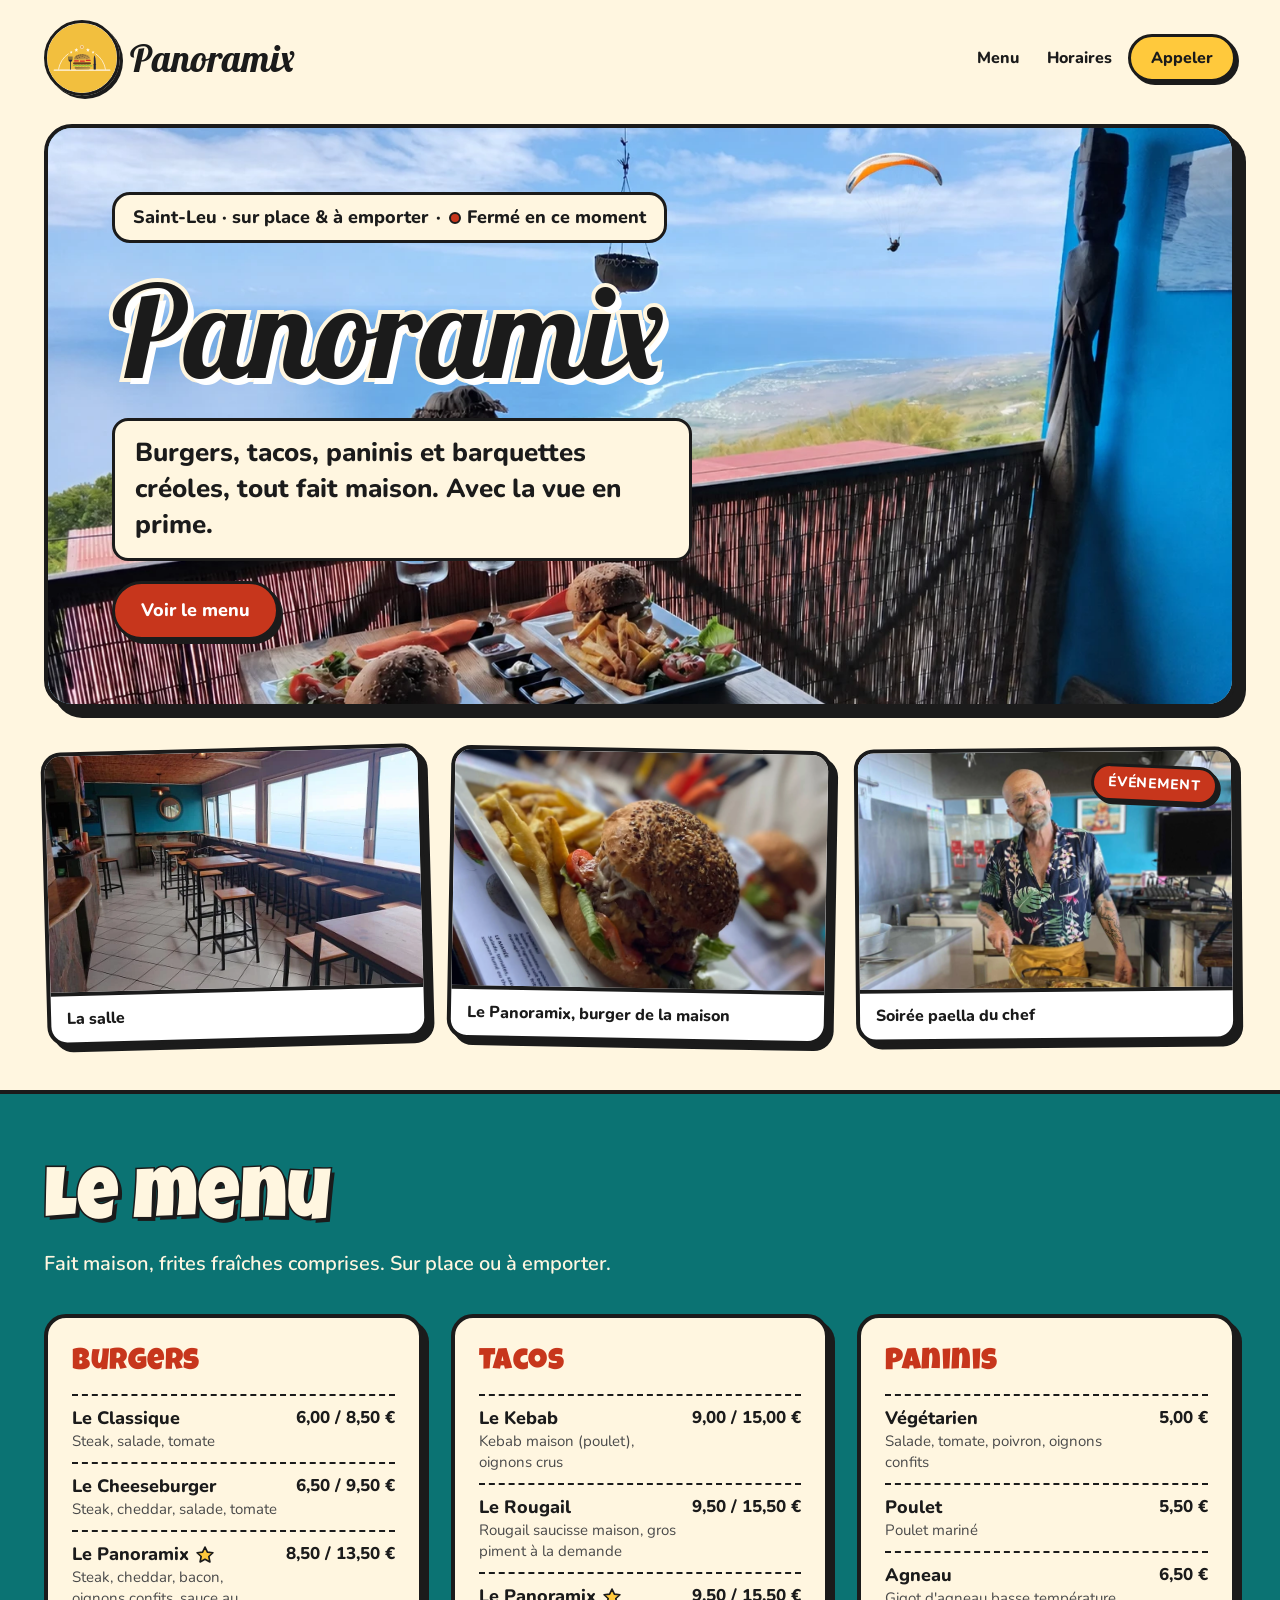
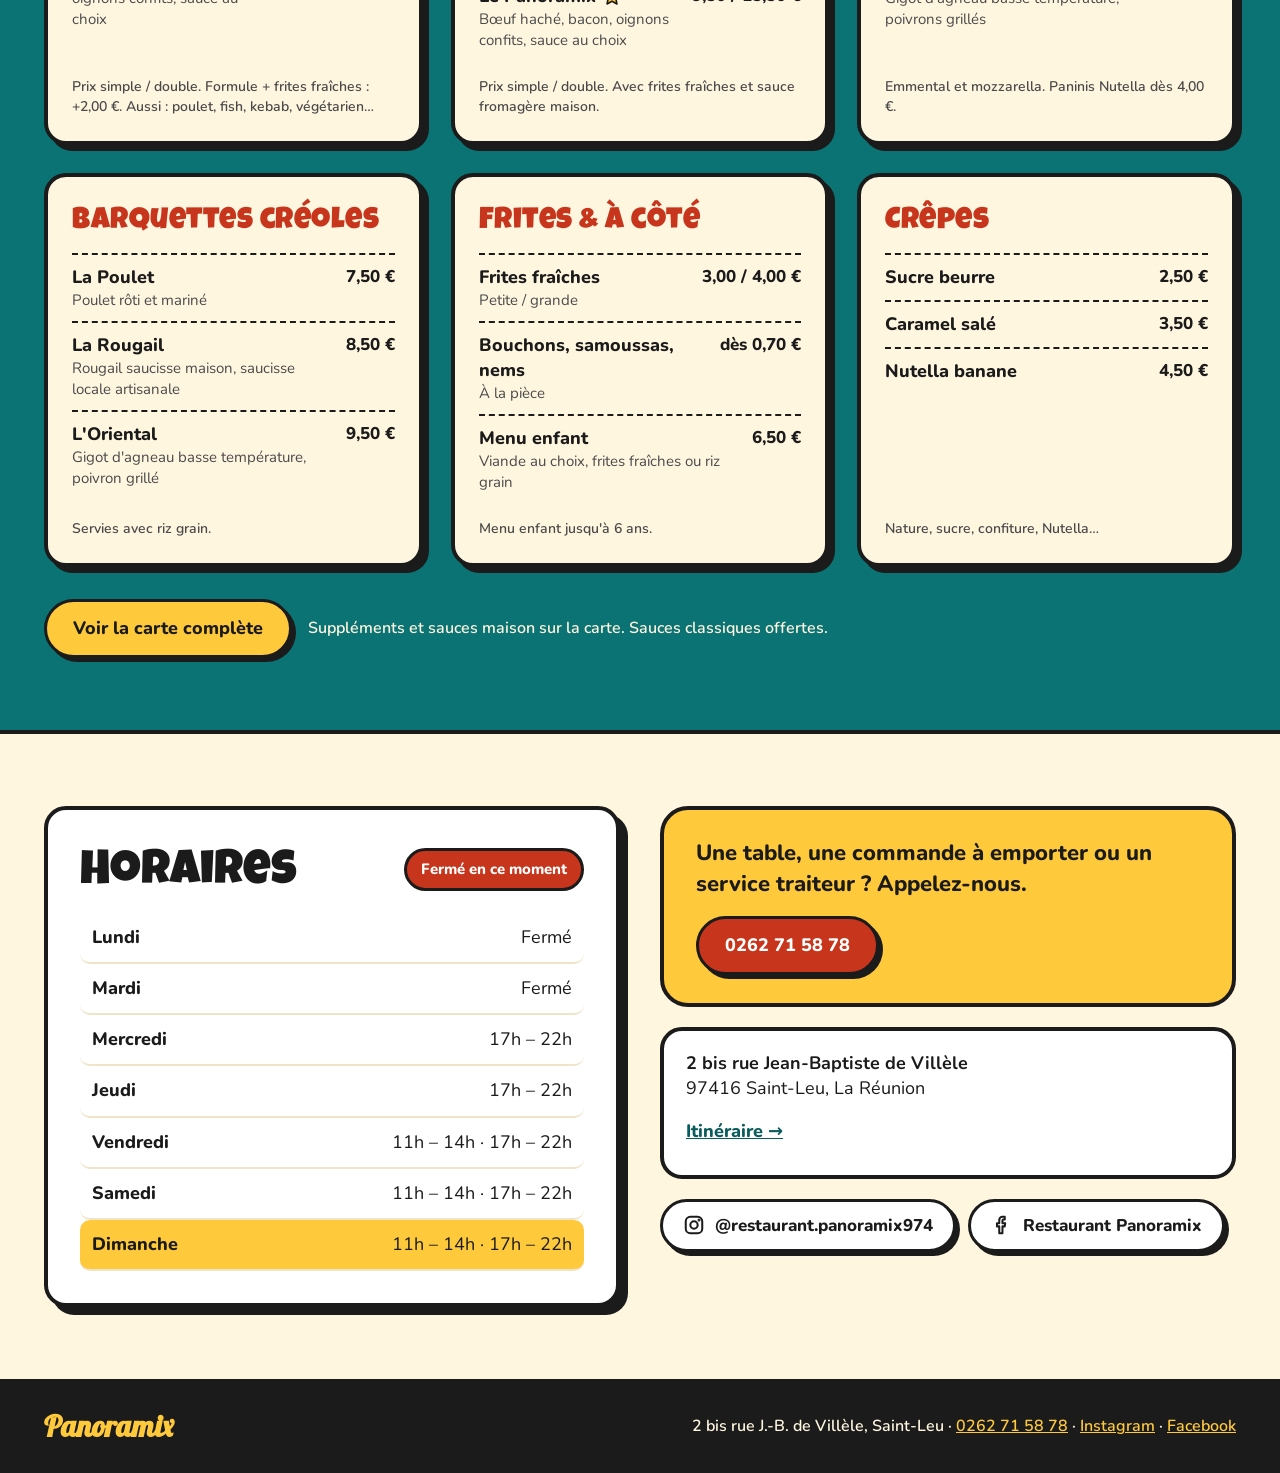
==== index.html @ 102a4d96 "feat: real photos for salle, burger and paella event cards" ====
<!doctype html>
<html lang="fr">
<head>
  <meta charset="utf-8">
  <meta name="viewport" content="width=device-width, initial-scale=1">
  <title>Panoramix – Restaurant à Saint-Leu, La Réunion | Burgers, tacos, paninis</title>
  <meta name="description" content="Restaurant Panoramix à Saint-Leu (La Réunion) : burgers, tacos, paninis et barquettes créoles faits maison, sur place ou à emporter, avec vue sur la côte ouest.">
  <meta name="theme-color" content="#FFC93C">

  <meta property="og:type" content="restaurant">
  <meta property="og:title" content="Panoramix – Restaurant à Saint-Leu">
  <meta property="og:description" content="Burgers, tacos, paninis et barquettes créoles faits maison, avec la vue en prime.">
  <meta property="og:locale" content="fr_FR">

  <link rel="icon" href="assets/logo.svg" type="image/svg+xml">
  <link rel="preconnect" href="https://fonts.googleapis.com">
  <link rel="preconnect" href="https://fonts.gstatic.com" crossorigin>
  <link href="https://fonts.googleapis.com/css2?family=Lobster&family=Luckiest+Guy&family=Nunito:wght@400;600;800&display=swap" rel="stylesheet">
  <link rel="stylesheet" href="css/styles.css">

  <script type="application/ld+json">
  {
    "@context": "https://schema.org",
    "@type": "Restaurant",
    "name": "Restaurant Panoramix",
    "servesCuisine": ["Burgers", "Tacos", "Paninis", "Cuisine créole"],
    "priceRange": "€€",
    "telephone": "+262262715878",
    "address": {
      "@type": "PostalAddress",
      "streetAddress": "2 bis rue Jean-Baptiste de Villèle",
      "postalCode": "97416",
      "addressLocality": "Saint-Leu",
      "addressRegion": "La Réunion",
      "addressCountry": "FR"
    },
    "openingHoursSpecification": [
      { "@type": "OpeningHoursSpecification", "dayOfWeek": ["Wednesday", "Thursday"], "opens": "17:00", "closes": "22:00" },
      { "@type": "OpeningHoursSpecification", "dayOfWeek": ["Friday", "Saturday", "Sunday"], "opens": "11:00", "closes": "14:00" },
      { "@type": "OpeningHoursSpecification", "dayOfWeek": ["Friday", "Saturday", "Sunday"], "opens": "17:00", "closes": "22:00" }
    ],
    "sameAs": ["https://www.instagram.com/restaurant.panoramix974/"]
  }
  </script>
</head>
<body>
  <a class="skip-link" href="#menu">Aller au menu</a>

  <header class="site-header container">
    <a class="brand" href="#top" aria-label="Panoramix, accueil">
      <img class="brand__logo" src="assets/logo.svg" alt="" width="76" height="76">
      <span class="brand__name">Panoramix</span>
    </a>
    <nav class="site-nav" aria-label="Navigation principale">
      <a href="#menu">Menu</a>
      <a href="#horaires">Horaires</a>
      <a class="btn btn--yellow btn--small" href="tel:+262262715878">Appeler</a>
    </nav>
  </header>

  <main id="top">
    <!-- Hero -->
    <section class="container hero-wrap">
      <div class="hero">
        <img class="hero__art" src="assets/hero.webp" alt="" aria-hidden="true">
        <div class="hero__content">
          <p class="bubble hero__tag">
            <span>Saint-Leu · sur place &amp; à emporter</span>
            <span class="hero__tag-sep" aria-hidden="true">·</span>
            <a class="status" href="#horaires" data-open-status>
              <span class="status__dot" aria-hidden="true"></span>
              <span class="status__label">Horaires</span>
            </a>
          </p>
          <h1 class="hero__title">Panoramix</h1>
          <p class="bubble hero__lead">Burgers, tacos, paninis et barquettes créoles, tout fait maison. Avec la vue en prime.</p>
          <div class="hero__actions">
            <a class="btn btn--red" href="#menu">Voir le menu</a>
          </div>
        </div>
      </div>

      <div class="polaroids">
        <figure class="polaroid polaroid--tilt-left">
          <img src="assets/salle.webp" width="960" height="540" loading="lazy"
               alt="La salle du Panoramix : tables hautes en bois le long de grandes baies vitrées donnant sur l'océan">
          <figcaption>La salle</figcaption>
        </figure>
        <figure class="polaroid polaroid--tilt-right">
          <img class="polaroid__img--burger" src="assets/burger.webp" width="1500" height="2000" loading="lazy"
               alt="Burger maison au pain aux graines, salade, tomate et sauce fromagère, servi avec des frites fraîches">
          <figcaption>Le Panoramix, burger de la maison</figcaption>
        </figure>
        <figure class="polaroid polaroid--tilt-slight">
          <span class="polaroid__badge">Événement</span>
          <img class="polaroid__img--paella" src="assets/paella.webp" width="1500" height="2000" loading="lazy"
               alt="Le cuisinier en chemise hawaïenne devant une paella géante aux moules et aux crevettes">
          <figcaption>Soirée paella du chef</figcaption>
        </figure>
      </div>
    </section>

    <!-- Menu -->
    <section id="menu" class="menu">
      <div class="container">
        <h2 class="section-title section-title--light">Le menu</h2>
        <p class="menu__intro">Fait maison, frites fraîches comprises. Sur place ou à emporter.</p>

        <div class="menu__grid">
          <article class="menu-card">
            <h3 class="menu-card__title">Burgers</h3>
            <ul class="menu-card__list">
              <li class="dish"><div><p class="dish__name">Le Classique</p><p class="dish__desc">Steak, salade, tomate</p></div><p class="dish__price">6,00 / 8,50 €</p></li>
              <li class="dish"><div><p class="dish__name">Le Cheeseburger</p><p class="dish__desc">Steak, cheddar, salade, tomate</p></div><p class="dish__price">6,50 / 9,50 €</p></li>
              <li class="dish"><div><p class="dish__name">Le Panoramix <span class="star" role="img" aria-label="Spécialité de la maison" title="Spécialité de la maison"></span></p><p class="dish__desc">Steak, cheddar, bacon, oignons confits, sauce au choix</p></div><p class="dish__price">8,50 / 13,50 €</p></li>
            </ul>
            <p class="menu-card__note">Prix simple / double. Formule + frites fraîches : +2,00 €. Aussi : poulet, fish, kebab, végétarien…</p>
          </article>

          <article class="menu-card">
            <h3 class="menu-card__title">Tacos</h3>
            <ul class="menu-card__list">
              <li class="dish"><div><p class="dish__name">Le Kebab</p><p class="dish__desc">Kebab maison (poulet), oignons crus</p></div><p class="dish__price">9,00 / 15,00 €</p></li>
              <li class="dish"><div><p class="dish__name">Le Rougail</p><p class="dish__desc">Rougail saucisse maison, gros piment à la demande</p></div><p class="dish__price">9,50 / 15,50 €</p></li>
              <li class="dish"><div><p class="dish__name">Le Panoramix <span class="star" role="img" aria-label="Spécialité de la maison" title="Spécialité de la maison"></span></p><p class="dish__desc">Bœuf haché, bacon, oignons confits, sauce au choix</p></div><p class="dish__price">9,50 / 15,50 €</p></li>
            </ul>
            <p class="menu-card__note">Prix simple / double. Avec frites fraîches et sauce fromagère maison.</p>
          </article>

          <article class="menu-card">
            <h3 class="menu-card__title">Paninis</h3>
            <ul class="menu-card__list">
              <li class="dish"><div><p class="dish__name">Végétarien</p><p class="dish__desc">Salade, tomate, poivron, oignons confits</p></div><p class="dish__price">5,00 €</p></li>
              <li class="dish"><div><p class="dish__name">Poulet</p><p class="dish__desc">Poulet mariné</p></div><p class="dish__price">5,50 €</p></li>
              <li class="dish"><div><p class="dish__name">Agneau</p><p class="dish__desc">Gigot d'agneau basse température, poivrons grillés</p></div><p class="dish__price">6,50 €</p></li>
            </ul>
            <p class="menu-card__note">Emmental et mozzarella. Paninis Nutella dès 4,00 €.</p>
          </article>

          <article class="menu-card">
            <h3 class="menu-card__title">Barquettes créoles</h3>
            <ul class="menu-card__list">
              <li class="dish"><div><p class="dish__name">La Poulet</p><p class="dish__desc">Poulet rôti et mariné</p></div><p class="dish__price">7,50 €</p></li>
              <li class="dish"><div><p class="dish__name">La Rougail</p><p class="dish__desc">Rougail saucisse maison, saucisse locale artisanale</p></div><p class="dish__price">8,50 €</p></li>
              <li class="dish"><div><p class="dish__name">L'Oriental</p><p class="dish__desc">Gigot d'agneau basse température, poivron grillé</p></div><p class="dish__price">9,50 €</p></li>
            </ul>
            <p class="menu-card__note">Servies avec riz grain.</p>
          </article>

          <article class="menu-card">
            <h3 class="menu-card__title">Frites &amp; à côté</h3>
            <ul class="menu-card__list">
              <li class="dish"><div><p class="dish__name">Frites fraîches</p><p class="dish__desc">Petite / grande</p></div><p class="dish__price">3,00 / 4,00 €</p></li>
              <li class="dish"><div><p class="dish__name">Bouchons, samoussas, nems</p><p class="dish__desc">À la pièce</p></div><p class="dish__price">dès 0,70 €</p></li>
              <li class="dish"><div><p class="dish__name">Menu enfant</p><p class="dish__desc">Viande au choix, frites fraîches ou riz grain</p></div><p class="dish__price">6,50 €</p></li>
            </ul>
            <p class="menu-card__note">Menu enfant jusqu'à 6 ans.</p>
          </article>

          <article class="menu-card">
            <h3 class="menu-card__title">Crêpes</h3>
            <ul class="menu-card__list">
              <li class="dish"><div><p class="dish__name">Sucre beurre</p></div><p class="dish__price">2,50 €</p></li>
              <li class="dish"><div><p class="dish__name">Caramel salé</p></div><p class="dish__price">3,50 €</p></li>
              <li class="dish"><div><p class="dish__name">Nutella banane</p></div><p class="dish__price">4,50 €</p></li>
            </ul>
            <p class="menu-card__note">Nature, sucre, confiture, Nutella…</p>
          </article>
        </div>

        <div class="menu__footer">
          <a class="btn btn--yellow" href="carte.html">Voir la carte complète</a>
          <p>Suppléments et sauces maison sur la carte. Sauces classiques offertes.</p>
        </div>
      </div>
    </section>

    <!-- Opening hours & access -->
    <section id="horaires" class="container info">
      <div class="card hours">
        <div class="hours__head">
          <h2 class="section-title">Horaires</h2>
          <span class="badge" data-open-badge>Horaires</span>
        </div>
        <ul class="hours__list">
          <li data-day="1"><span>Lundi</span><span>Fermé</span></li>
          <li data-day="2"><span>Mardi</span><span>Fermé</span></li>
          <li data-day="3"><span>Mercredi</span><span>17h – 22h</span></li>
          <li data-day="4"><span>Jeudi</span><span>17h – 22h</span></li>
          <li data-day="5"><span>Vendredi</span><span>11h – 14h · 17h – 22h</span></li>
          <li data-day="6"><span>Samedi</span><span>11h – 14h · 17h – 22h</span></li>
          <li data-day="0"><span>Dimanche</span><span>11h – 14h · 17h – 22h</span></li>
        </ul>
      </div>

      <div id="acces" class="info__side">
        <div class="call-box">
          <p>Une table, une commande à emporter ou un service traiteur ? Appelez-nous.</p>
          <a class="btn btn--red" href="tel:+262262715878">0262 71 58 78</a>
        </div>

        <div class="card address">
          <p class="address__lines"><strong>2 bis rue Jean-Baptiste de Villèle</strong><br>97416 Saint-Leu, La Réunion</p>
          <a class="address__link" href="https://www.google.com/maps/search/?api=1&amp;query=2%20bis%20rue%20Jean%20Baptiste%20de%20Vill%C3%A8le%2097416%20Saint-Leu" target="_blank" rel="noopener">Itinéraire →</a>
        </div>

        <div class="socials">
          <a class="btn btn--light" href="https://www.instagram.com/restaurant.panoramix974/" target="_blank" rel="noopener">
            <svg width="22" height="22" viewBox="0 0 24 24" fill="none" stroke="currentColor" stroke-width="2.2" stroke-linecap="round" stroke-linejoin="round" aria-hidden="true"><rect x="3" y="3" width="18" height="18" rx="5"/><circle cx="12" cy="12" r="4"/><circle cx="17.5" cy="6.5" r="0.6" fill="currentColor"/></svg>
            @restaurant.panoramix974
          </a>
          <!-- TODO: real Facebook page URL -->
          <a class="btn btn--light" href="#" target="_blank" rel="noopener">
            <svg width="22" height="22" viewBox="0 0 24 24" fill="none" stroke="currentColor" stroke-width="2.2" stroke-linecap="round" stroke-linejoin="round" aria-hidden="true"><path d="M15 3h-2.5A3.5 3.5 0 0 0 9 6.5V10H6.5v3.5H9V21h3.5v-7.5H15l.5-3.5h-3V7a1 1 0 0 1 1-1H15z"/></svg>
            Restaurant Panoramix
          </a>
        </div>
      </div>
    </section>
  </main>

  <footer class="site-footer">
    <div class="container site-footer__inner">
      <span class="brand__name brand__name--footer">Panoramix</span>
      <p>2 bis rue J.-B. de Villèle, Saint-Leu · <a class="nowrap" href="tel:+262262715878">0262 71 58 78</a> · <a href="https://www.instagram.com/restaurant.panoramix974/" target="_blank" rel="noopener">Instagram</a> · <a href="#" target="_blank" rel="noopener">Facebook</a></p>
    </div>
  </footer>

  <script src="js/main.js" defer></script>
</body>
</html>
---- css/styles.css ----
/* ==========================================================================
   Panoramix – comic / lagoon theme
   ========================================================================== */

:root {
  --ink: #1B1B1B;
  --paper: #FFF6E0;
  --yellow: #FFC93C;
  --lagoon: #0B7373;
  --red: #C7361C;
  --muted: #4A4A4A;
  --white: #FFFFFF;

  --font-body: "Nunito", system-ui, sans-serif;
  --font-comic: "Luckiest Guy", "Impact", cursive;
  --font-brand: "Lobster", "Brush Script MT", cursive;

  --border: 4px solid var(--ink);
  --radius: 22px;
  --shadow: 6px 6px 0 var(--ink);
}

*,
*::before,
*::after { box-sizing: border-box; }

html { scroll-behavior: smooth; }

@media (prefers-reduced-motion: reduce) {
  html { scroll-behavior: auto; }
}

body {
  margin: 0;
  font-family: var(--font-body);
  color: var(--ink);
  background: var(--paper);
  line-height: 1.4;
  -webkit-font-smoothing: antialiased;
}

img { max-width: 100%; display: block; }

a { color: inherit; }

:focus-visible {
  outline: 3px solid var(--lagoon);
  outline-offset: 3px;
}

.container {
  width: 100%;
  max-width: 1240px;
  margin-inline: auto;
  padding-inline: 24px;
}

.skip-link {
  position: absolute;
  left: 12px;
  top: -60px;
  padding: 10px 16px;
  background: var(--ink);
  color: var(--paper);
  font-weight: 800;
  border-radius: 8px;
  z-index: 10;
}
.skip-link:focus { top: 12px; }

/* ---------- Buttons ---------- */

.btn {
  display: inline-flex;
  align-items: center;
  gap: 10px;
  min-height: 48px;
  padding: 14px 26px;
  font-weight: 800;
  font-size: 18px;
  text-decoration: none;
  color: var(--ink);
  border: 3px solid var(--ink);
  border-radius: 999px;
  box-shadow: 4px 4px 0 var(--ink);
  transition: transform 0.12s ease, box-shadow 0.12s ease;
}
.btn:hover { transform: translate(-2px, -2px); box-shadow: 6px 6px 0 var(--ink); }
.btn:active { transform: translate(2px, 2px); box-shadow: 2px 2px 0 var(--ink); }

.btn--red { background: var(--red); color: var(--white); }
.btn--yellow { background: var(--yellow); }
.btn--light { background: var(--white); font-size: 17px; padding: 12px 20px; }
.btn--small { min-height: 44px; padding: 10px 20px; font-size: 16px; box-shadow: 3px 3px 0 var(--ink); }

/* ---------- Header ---------- */

.site-header {
  display: flex;
  flex-wrap: wrap;
  align-items: center;
  justify-content: space-between;
  gap: 12px 16px;
  padding-block: 20px;
}

.brand {
  display: flex;
  align-items: center;
  gap: 10px;
  text-decoration: none;
}
.brand__logo {
  width: 76px;
  height: auto;
  aspect-ratio: 1;
  border: 3px solid var(--ink);
  border-radius: 50%;
  box-shadow: 3px 3px 0 var(--ink);
}
.brand__name {
  font-family: var(--font-brand);
  font-size: 38px;
  line-height: 1;
}

.site-nav {
  display: flex;
  align-items: center;
  gap: 4px;
}
.site-nav > a:not(.btn) {
  padding: 12px;
  font-weight: 800;
  text-decoration: none;
}
.site-nav > a:not(.btn):hover { text-decoration: underline; text-decoration-thickness: 3px; }

/* ---------- Hero ---------- */

.hero-wrap { padding-block: 8px 48px; }

.hero {
  position: relative;
  overflow: hidden;
  background: #9AD8F5;
  border: var(--border);
  border-radius: 28px;
  box-shadow: 10px 10px 0 var(--ink);
}

.hero__art {
  position: absolute;
  inset: 0;
  width: 100%;
  height: 100%;
  object-fit: cover;
  object-position: 60% 25%;
}

.hero__content {
  position: relative;
  min-height: 560px;
  max-width: 720px;
  display: flex;
  flex-direction: column;
  justify-content: center;
  gap: 20px;
  padding: clamp(20px, 5vw, 64px);
}

.bubble {
  margin: 0;
  align-self: flex-start;
  background: var(--paper);
  border: 3px solid var(--ink);
  border-radius: 18px;
  font-weight: 800;
}

.hero__tag {
  display: flex;
  flex-wrap: wrap;
  align-items: center;
  column-gap: 8px;
  padding: 10px 18px;
  font-size: 18px;
}

.status {
  display: inline-flex;
  align-items: center;
  gap: 6px;
  text-decoration: none;
}
.status:hover { text-decoration: underline; }
.status__dot {
  width: 12px;
  height: 12px;
  border-radius: 50%;
  border: 2px solid var(--ink);
  background: #9A9A9A;
}
.status.is-open .status__dot { background: #2E9E4F; }
.status.is-soon .status__dot { background: #F2A93B; }
.status.is-closed .status__dot { background: var(--red); }

.hero__title {
  margin: 0;
  font-family: var(--font-brand);
  font-weight: 400;
  font-size: clamp(56px, 10vw, 136px);
  line-height: 1.05;
  color: var(--ink);
  -webkit-text-stroke: 8px var(--paper);
  paint-order: stroke fill;
  text-shadow: 6px 6px 0 var(--white);
}

.hero__lead {
  max-width: 580px;
  padding: 14px 20px;
  font-size: clamp(19px, 2.2vw, 26px);
  border-radius: 16px;
}

.hero__actions { display: flex; flex-wrap: wrap; gap: 14px; }

/* ---------- Photos ---------- */

.polaroids {
  display: grid;
  grid-template-columns: repeat(auto-fit, minmax(260px, 1fr));
  gap: 24px;
  margin-top: 40px;
}

.polaroid {
  position: relative;
  margin: 0;
  overflow: hidden;
  background: var(--white);
  border: var(--border);
  border-radius: 20px;
  box-shadow: var(--shadow);
}
.polaroid figcaption { padding: 12px 16px; font-weight: 800; }
.polaroid img {
  display: block;
  width: 100%;
  height: 240px;
  object-fit: cover;
  border-bottom: var(--border);
}
.polaroid img.polaroid__img--burger { object-position: 50% 62%; }
.polaroid img.polaroid__img--paella { object-position: 50% 30%; }
.polaroid--tilt-left { transform: rotate(-1.5deg); }
.polaroid--tilt-right { transform: rotate(1deg); }
.polaroid--tilt-slight { transform: rotate(-0.5deg); }

.polaroid__badge {
  position: absolute;
  top: 14px;
  right: 14px;
  padding: 6px 14px;
  background: var(--red);
  color: var(--white);
  border: 3px solid var(--ink);
  border-radius: 999px;
  box-shadow: 3px 3px 0 var(--ink);
  font-weight: 800;
  font-size: 14px;
  letter-spacing: 0.06em;
  text-transform: uppercase;
  transform: rotate(3deg);
}

/* ---------- Section titles ---------- */

.section-title {
  margin: 0;
  font-family: var(--font-comic);
  font-weight: 400;
  font-size: 48px;
  line-height: 1.05;
}
.section-title--light {
  font-size: clamp(44px, 6vw, 72px);
  color: var(--paper);
  -webkit-text-stroke: 3px var(--ink);
  paint-order: stroke fill;
  text-shadow: 4px 4px 0 var(--ink);
}

/* ---------- Menu ---------- */

.menu {
  background: var(--lagoon);
  border-block: var(--border);
  padding-block: 72px;
  scroll-margin-top: 0;
}

.menu__intro {
  margin: 8px 0 36px;
  color: var(--paper);
  font-size: 20px;
  font-weight: 600;
}

.menu__grid {
  display: grid;
  grid-template-columns: repeat(auto-fit, minmax(min(100%, 320px), 1fr));
  gap: 28px;
}

.menu-card {
  display: flex;
  flex-direction: column;
  gap: 10px;
  padding: 24px;
  background: var(--paper);
  border: var(--border);
  border-radius: var(--radius);
  box-shadow: var(--shadow);
}

.menu-card__title {
  margin: 0;
  font-family: var(--font-comic);
  font-weight: 400;
  font-size: 30px;
  letter-spacing: 0.5px;
  color: var(--red);
}

.menu-card__list { list-style: none; margin: 0; padding: 0; }

.dish {
  display: flex;
  justify-content: space-between;
  align-items: flex-start;
  gap: 12px;
  padding-block: 10px;
  border-top: 2px dashed var(--ink);
}
.dish p { margin: 0; }
.dish__name {
  display: flex;
  flex-wrap: wrap;
  align-items: center;
  gap: 6px;
  font-weight: 800;
  font-size: 18px;
}
.dish__desc { font-size: 15px; color: var(--muted); }
.dish__price { font-weight: 800; font-size: 17px; white-space: nowrap; }

.star {
  display: inline-block;
  width: 20px;
  height: 20px;
  flex: none;
  background: url("data:image/svg+xml,%3Csvg xmlns='http://www.w3.org/2000/svg' viewBox='0 0 24 24'%3E%3Cpath d='M12 2.5l2.9 6 6.6.8-4.9 4.5 1.3 6.5L12 17.1l-5.9 3.2 1.3-6.5L2.5 9.3l6.6-.8z' fill='%23FFC93C' stroke='%231B1B1B' stroke-width='2' stroke-linejoin='round'/%3E%3C/svg%3E") center / contain no-repeat;
}

.menu-card__note {
  margin: auto 0 0;
  padding-top: 6px;
  font-size: 14px;
  font-weight: 600;
  color: var(--muted);
}

/* ---------- Full menu page (carte.html) ---------- */

.menu--page { border-bottom: 0; padding-block: 48px 72px; }

.chips {
  display: flex;
  flex-wrap: wrap;
  gap: 10px;
  margin-bottom: 36px;
}
.chips a {
  padding: 8px 16px;
  font-weight: 800;
  text-decoration: none;
  background: var(--paper);
  border: 3px solid var(--ink);
  border-radius: 999px;
  box-shadow: 3px 3px 0 var(--ink);
}
.chips a:hover { background: var(--yellow); }

.menu__grid--full { align-items: start; }
.menu__grid--full .menu-card { scroll-margin-top: 24px; }

/* Masonry: js/masonry.js sets each card's row span from its height so cards
   of different heights pack together instead of leaving gaps in grid rows.
   Without JS, the plain grid above still works. */
.menu__grid--full.is-masonry {
  grid-auto-rows: 4px;
  row-gap: 0;
}
.menu__grid--full.is-masonry .menu-card { margin-bottom: 28px; }

.menu-card__lead { margin: -4px 0 0; font-weight: 600; color: var(--muted); }

.menu-card__sub {
  margin: 14px 0 0;
  font-family: var(--font-comic);
  font-weight: 400;
  font-size: 21px;
  letter-spacing: 0.5px;
  color: var(--lagoon);
}
.menu-card__sub--first { margin-top: 0; }

/* Inline list separated by middle dots (sauces). The dot is attached to the
   end of each item so a wrapped line never starts with one. */
.inline-list {
  display: flex;
  flex-wrap: wrap;
  list-style: none;
  margin: 0;
  padding: 0;
  font-weight: 600;
  line-height: 1.7;
}
.inline-list li { white-space: nowrap; }
.inline-list li:not(:last-child)::after {
  content: "\00B7";
  margin-inline: 0.5em;
  font-weight: 800;
  color: var(--lagoon);
}

.menu__footer {
  display: flex;
  flex-wrap: wrap;
  align-items: center;
  gap: 16px;
  margin-top: 32px;
}
.menu__footer p { margin: 0; color: var(--paper); font-weight: 600; }

/* ---------- Hours & access ---------- */

.info {
  display: flex;
  flex-wrap: wrap;
  align-items: flex-start;
  gap: 40px;
  padding-block: 72px;
}

.card {
  background: var(--white);
  border: var(--border);
  border-radius: var(--radius);
}

.hours {
  flex: 1 1 420px;
  min-width: 0;
  padding: clamp(20px, 3vw, 32px);
  box-shadow: 8px 8px 0 var(--ink);
}

.hours__head {
  display: flex;
  flex-wrap: wrap;
  align-items: center;
  justify-content: space-between;
  gap: 12px;
  margin-bottom: 16px;
}
/* Luckiest Guy sits high in its line box: nudge it so it centers with the badge */
.hours__head .section-title {
  line-height: 1;
  padding-top: 0.14em;
}

.badge {
  padding: 8px 14px;
  border: 3px solid var(--ink);
  border-radius: 999px;
  font-weight: 800;
  font-size: 15px;
  background: var(--paper);
}
.badge.is-open { background: var(--lagoon); color: var(--white); }
.badge.is-soon { background: var(--yellow); color: var(--ink); }
.badge.is-closed { background: var(--red); color: var(--white); }

.hours__list { list-style: none; margin: 0; padding: 0; }
.hours__list li {
  display: flex;
  justify-content: space-between;
  gap: 16px;
  padding: 12px;
  font-size: 18px;
  border-bottom: 2px solid #EFE4C8;
  border-radius: 10px;
}
.hours__list li > span:first-child { font-weight: 800; }
.hours__list li > span:last-child { text-align: right; }
.hours__list li.is-today { background: var(--yellow); }

.info__side {
  flex: 1 1 420px;
  min-width: 0;
  display: flex;
  flex-direction: column;
  gap: 20px;
}

.call-box {
  padding: 28px 32px;
  background: var(--yellow);
  border: var(--border);
  border-radius: 28px;
}
.call-box p { margin: 0 0 16px; font-size: 22px; font-weight: 800; }

.address {
  display: flex;
  flex-direction: column;
  gap: 8px;
  padding: 20px 22px;
  font-size: 18px;
}
.address__lines { margin: 0; }
.address__link {
  align-self: flex-start;
  padding-block: 10px;
  font-weight: 800;
  color: #0B5C5C;
}

.socials { display: flex; flex-wrap: wrap; gap: 12px; }

/* ---------- Footer ---------- */

.site-footer {
  background: var(--ink);
  color: var(--paper);
  padding-block: 32px;
}
.site-footer__inner {
  display: flex;
  flex-wrap: wrap;
  align-items: center;
  justify-content: space-between;
  gap: 16px;
  font-weight: 600;
}
.site-footer p { margin: 0; }
.nowrap { white-space: nowrap; }
.site-footer a { color: var(--yellow); }
.brand__name--footer { font-size: 30px; color: var(--yellow); }

/* ---------- Small screens ---------- */

@media (max-width: 720px) {
  .container { padding-inline: 16px; }
  .brand__logo { width: 56px; }
  .brand__name { font-size: 32px; }
  .site-nav > a:not(.btn) { padding: 12px 8px; }

  .hero { box-shadow: 6px 6px 0 var(--ink); border-radius: 22px; }
  .hero__content { min-height: 640px; justify-content: flex-end; padding-bottom: 36px; }
  .hero__tag { font-size: 16px; padding: 8px 14px; }
  .hero__tag-sep { display: none; }
  .hero__tag > span:first-child { flex-basis: 100%; }
  .polaroid img { height: 240px; }
  .hero__title { -webkit-text-stroke-width: 6px; text-shadow: 4px 4px 0 var(--white); }

  .menu, .info { padding-block: 56px; }
  .menu-card { padding: 20px; }
  .call-box { padding: 22px; }
  .call-box p { font-size: 19px; }
  .section-title { font-size: 42px; }
}

@media (max-width: 480px) {
  /* Keep the header on one line: the hero already links to the menu and hours */
  .site-nav > a:not(.btn) { display: none; }
}
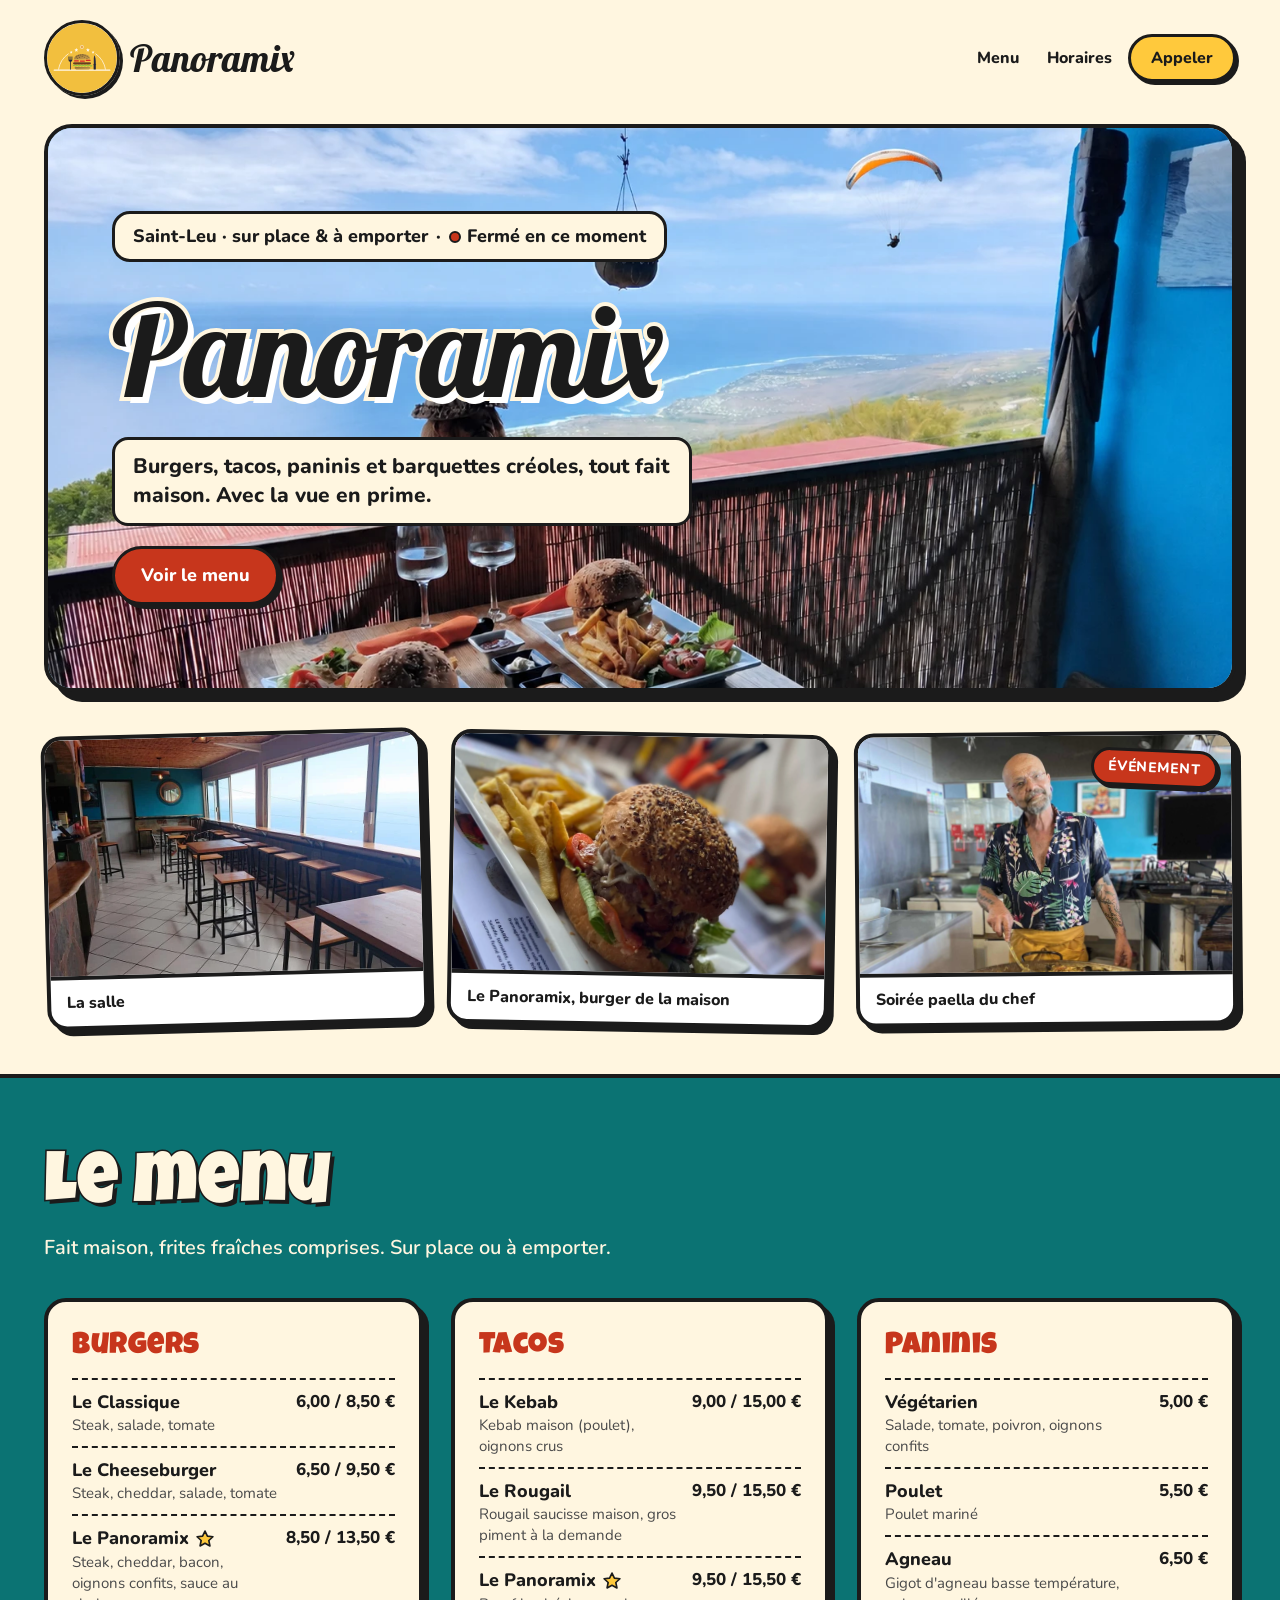
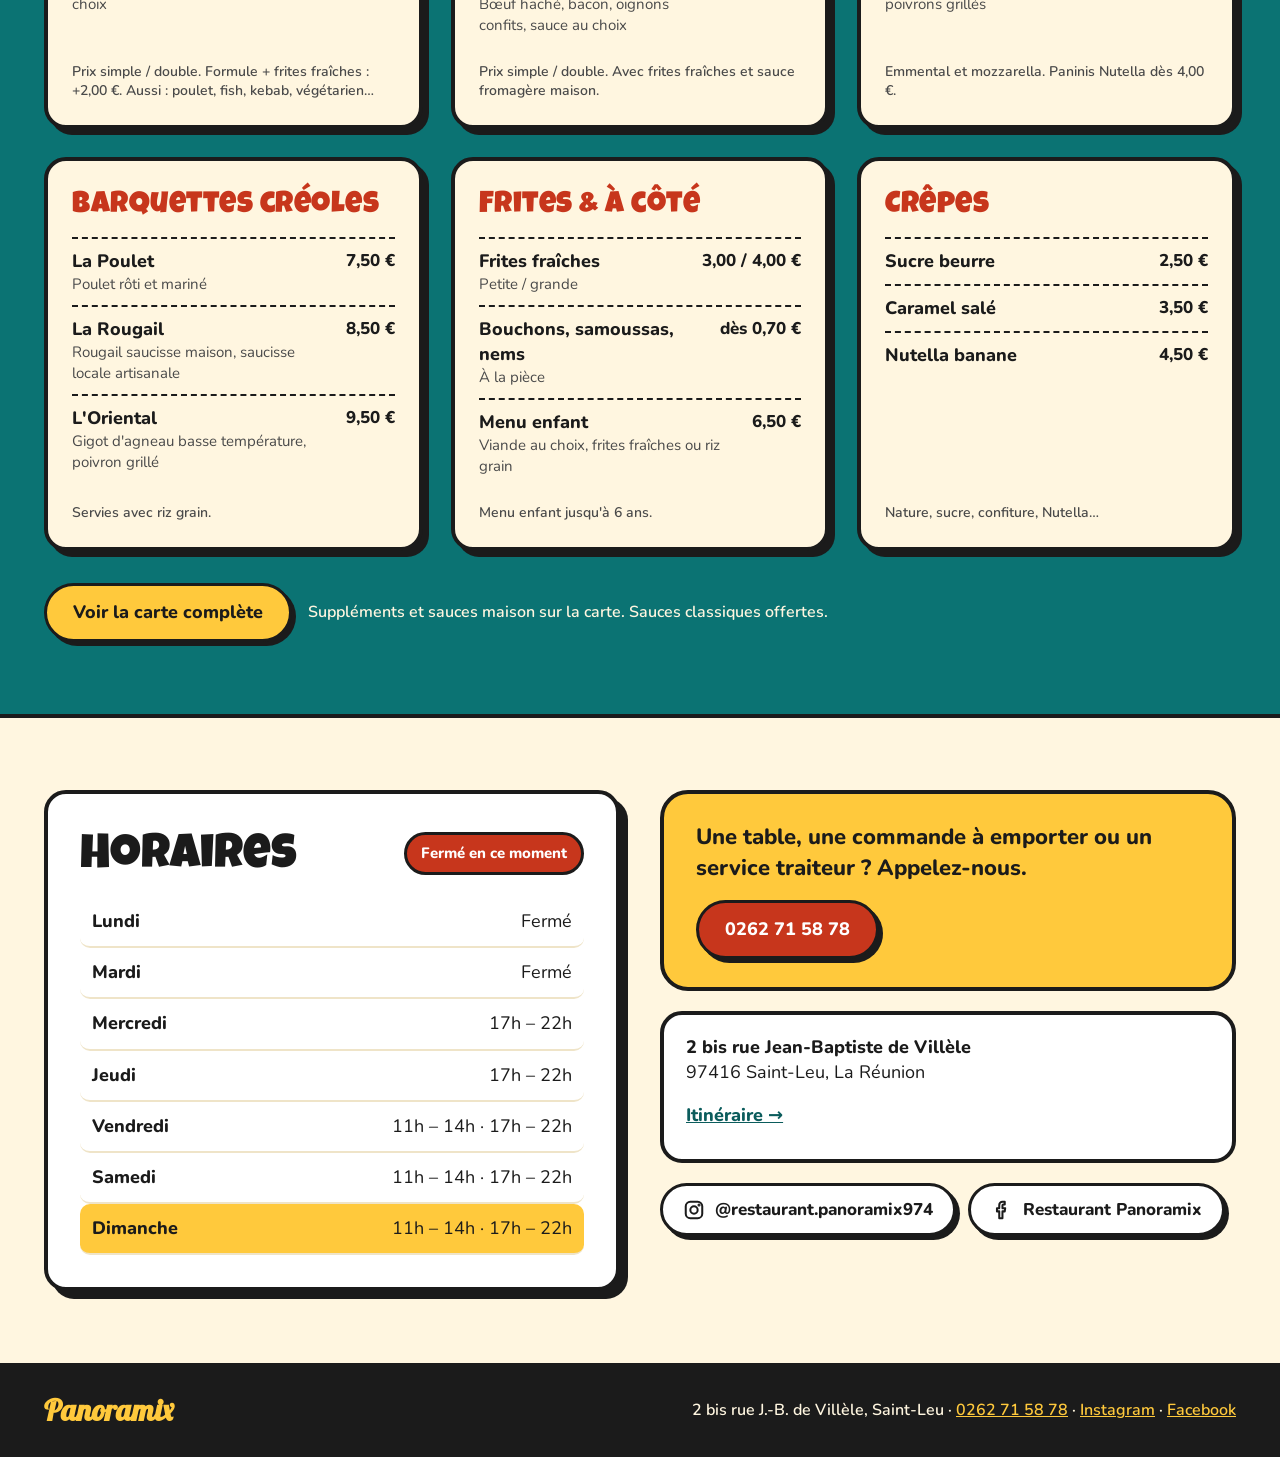
==== commit 10ef9dc8: "feat: self-host fonts instead of loading Google Fonts" ====
--- a/index.html
+++ b/index.html
@@ -6,23 +6,38 @@
   <title>Panoramix – Restaurant à Saint-Leu, La Réunion | Burgers, tacos, paninis</title>
   <meta name="description" content="Restaurant Panoramix à Saint-Leu (La Réunion) : burgers, tacos, paninis et barquettes créoles faits maison, sur place ou à emporter, avec vue sur la côte ouest.">
   <meta name="theme-color" content="#FFC93C">
+  <link rel="canonical" href="https://panoramix.re/">
 
   <meta property="og:type" content="restaurant">
+  <meta property="og:site_name" content="Panoramix">
+  <meta property="og:url" content="https://panoramix.re/">
   <meta property="og:title" content="Panoramix – Restaurant à Saint-Leu">
   <meta property="og:description" content="Burgers, tacos, paninis et barquettes créoles faits maison, avec la vue en prime.">
+  <meta property="og:image" content="https://panoramix.re/assets/og-image.jpg">
+  <meta property="og:image:width" content="1200">
+  <meta property="og:image:height" content="630">
+  <meta property="og:image:alt" content="Deux burgers maison sur la terrasse du Panoramix, face à l'océan et à la côte ouest de La Réunion">
   <meta property="og:locale" content="fr_FR">
+  <meta name="twitter:card" content="summary_large_image">
 
   <link rel="icon" href="assets/logo.svg" type="image/svg+xml">
-  <link rel="preconnect" href="https://fonts.googleapis.com">
-  <link rel="preconnect" href="https://fonts.gstatic.com" crossorigin>
-  <link href="https://fonts.googleapis.com/css2?family=Lobster&family=Luckiest+Guy&family=Nunito:wght@400;600;800&display=swap" rel="stylesheet">
   <link rel="stylesheet" href="css/styles.css">
 
   <script type="application/ld+json">
   {
     "@context": "https://schema.org",
     "@type": "Restaurant",
+    "@id": "https://panoramix.re/#restaurant",
     "name": "Restaurant Panoramix",
+    "url": "https://panoramix.re/",
+    "image": [
+      "https://panoramix.re/assets/og-image.jpg",
+      "https://panoramix.re/assets/salle.webp",
+      "https://panoramix.re/assets/burger.webp"
+    ],
+    "logo": "https://panoramix.re/assets/logo.svg",
+    "description": "Burgers, tacos, paninis et barquettes créoles faits maison, sur place ou à emporter, avec vue sur la côte ouest de La Réunion.",
+    "hasMenu": "https://panoramix.re/carte.html",
     "servesCuisine": ["Burgers", "Tacos", "Paninis", "Cuisine créole"],
     "priceRange": "€€",
     "telephone": "+262262715878",
@@ -39,7 +54,10 @@
       { "@type": "OpeningHoursSpecification", "dayOfWeek": ["Friday", "Saturday", "Sunday"], "opens": "11:00", "closes": "14:00" },
       { "@type": "OpeningHoursSpecification", "dayOfWeek": ["Friday", "Saturday", "Sunday"], "opens": "17:00", "closes": "22:00" }
     ],
-    "sameAs": ["https://www.instagram.com/restaurant.panoramix974/"]
+    "sameAs": [
+      "https://www.instagram.com/restaurant.panoramix974/",
+      "https://www.facebook.com/profile.php?id=100057109673947"
+    ]
   }
   </script>
 </head>
@@ -62,7 +80,8 @@
     <!-- Hero -->
     <section class="container hero-wrap">
       <div class="hero">
-        <img class="hero__art" src="assets/hero.webp" alt="" aria-hidden="true">
+        <img class="hero__art" src="assets/hero.webp" width="1448" height="1086" fetchpriority="high"
+             alt="La terrasse du Panoramix : deux burgers maison face à l'océan, un parapente au-dessus de la côte ouest">
         <div class="hero__content">
           <p class="bubble hero__tag">
             <span>Saint-Leu · sur place &amp; à emporter</span>
@@ -209,8 +228,7 @@
             <svg width="22" height="22" viewBox="0 0 24 24" fill="none" stroke="currentColor" stroke-width="2.2" stroke-linecap="round" stroke-linejoin="round" aria-hidden="true"><rect x="3" y="3" width="18" height="18" rx="5"/><circle cx="12" cy="12" r="4"/><circle cx="17.5" cy="6.5" r="0.6" fill="currentColor"/></svg>
             @restaurant.panoramix974
           </a>
-          <!-- TODO: real Facebook page URL -->
-          <a class="btn btn--light" href="#" target="_blank" rel="noopener">
+          <a class="btn btn--light" href="https://www.facebook.com/profile.php?id=100057109673947" target="_blank" rel="noopener">
             <svg width="22" height="22" viewBox="0 0 24 24" fill="none" stroke="currentColor" stroke-width="2.2" stroke-linecap="round" stroke-linejoin="round" aria-hidden="true"><path d="M15 3h-2.5A3.5 3.5 0 0 0 9 6.5V10H6.5v3.5H9V21h3.5v-7.5H15l.5-3.5h-3V7a1 1 0 0 1 1-1H15z"/></svg>
             Restaurant Panoramix
           </a>
@@ -222,7 +240,7 @@
   <footer class="site-footer">
     <div class="container site-footer__inner">
       <span class="brand__name brand__name--footer">Panoramix</span>
-      <p>2 bis rue J.-B. de Villèle, Saint-Leu · <a class="nowrap" href="tel:+262262715878">0262 71 58 78</a> · <a href="https://www.instagram.com/restaurant.panoramix974/" target="_blank" rel="noopener">Instagram</a> · <a href="#" target="_blank" rel="noopener">Facebook</a></p>
+      <p>2 bis rue J.-B. de Villèle, Saint-Leu · <a class="nowrap" href="tel:+262262715878">0262 71 58 78</a> · <a href="https://www.instagram.com/restaurant.panoramix974/" target="_blank" rel="noopener">Instagram</a> · <a href="https://www.facebook.com/profile.php?id=100057109673947" target="_blank" rel="noopener">Facebook</a></p>
     </div>
   </footer>
 
--- a/css/styles.css
+++ b/css/styles.css
@@ -1,6 +1,44 @@
 /* ==========================================================================
    Panoramix – comic / lagoon theme
    ========================================================================== */
+
+/* Fonts are self-hosted (latin subset, from Fontsource) so no visitor data
+   goes to Google. Licence: SIL Open Font License 1.1, see assets/fonts/README.md. */
+@font-face {
+  font-family: "Lobster";
+  src: url("../assets/fonts/lobster-latin-400-normal.woff2") format("woff2");
+  font-weight: 400;
+  font-style: normal;
+  font-display: swap;
+}
+@font-face {
+  font-family: "Luckiest Guy";
+  src: url("../assets/fonts/luckiest-guy-latin-400-normal.woff2") format("woff2");
+  font-weight: 400;
+  font-style: normal;
+  font-display: swap;
+}
+@font-face {
+  font-family: "Nunito";
+  src: url("../assets/fonts/nunito-latin-400-normal.woff2") format("woff2");
+  font-weight: 400;
+  font-style: normal;
+  font-display: swap;
+}
+@font-face {
+  font-family: "Nunito";
+  src: url("../assets/fonts/nunito-latin-600-normal.woff2") format("woff2");
+  font-weight: 600;
+  font-style: normal;
+  font-display: swap;
+}
+@font-face {
+  font-family: "Nunito";
+  src: url("../assets/fonts/nunito-latin-800-normal.woff2") format("woff2");
+  font-weight: 800;
+  font-style: normal;
+  font-display: swap;
+}
 
 :root {
   --ink: #1B1B1B;
@@ -219,8 +257,8 @@
 
 .hero__lead {
   max-width: 580px;
-  padding: 14px 20px;
-  font-size: clamp(19px, 2.2vw, 26px);
+  padding: 12px 18px;
+  font-size: clamp(17px, 1.8vw, 21px);
   border-radius: 16px;
 }
 
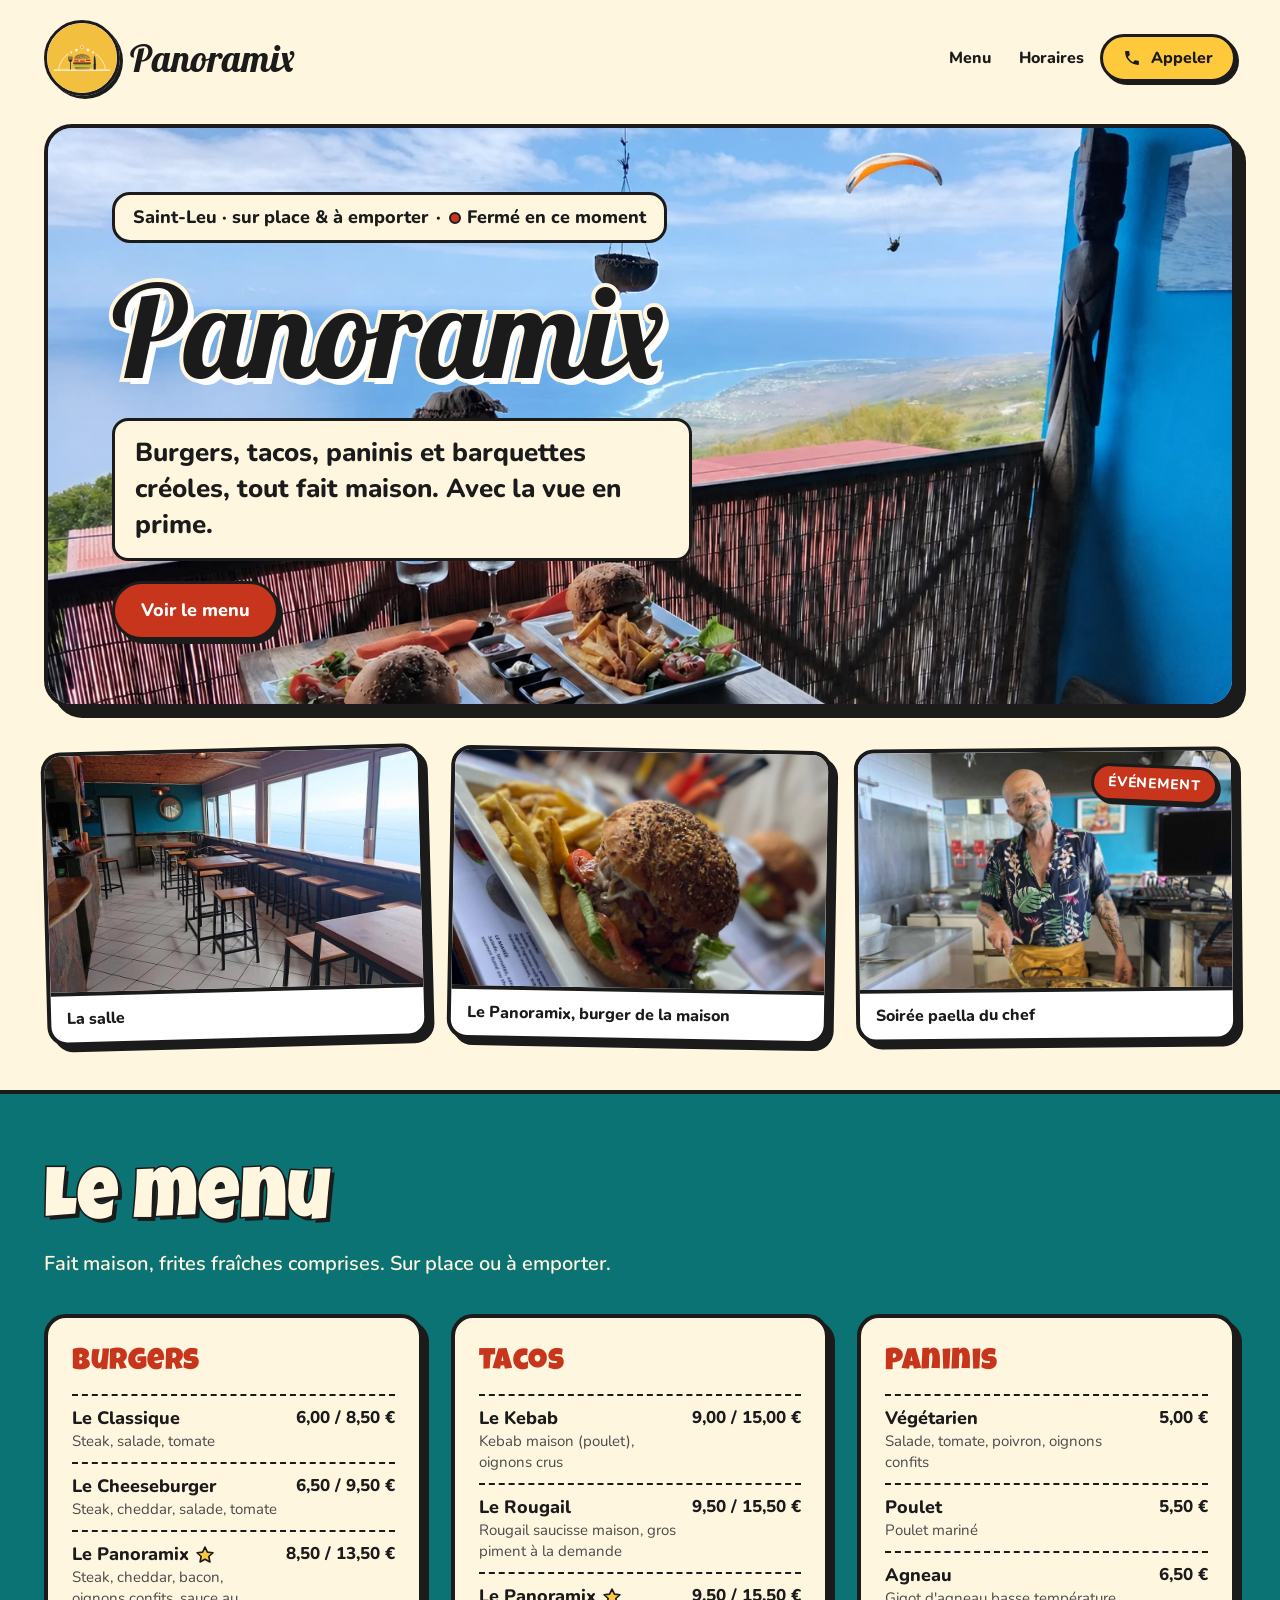
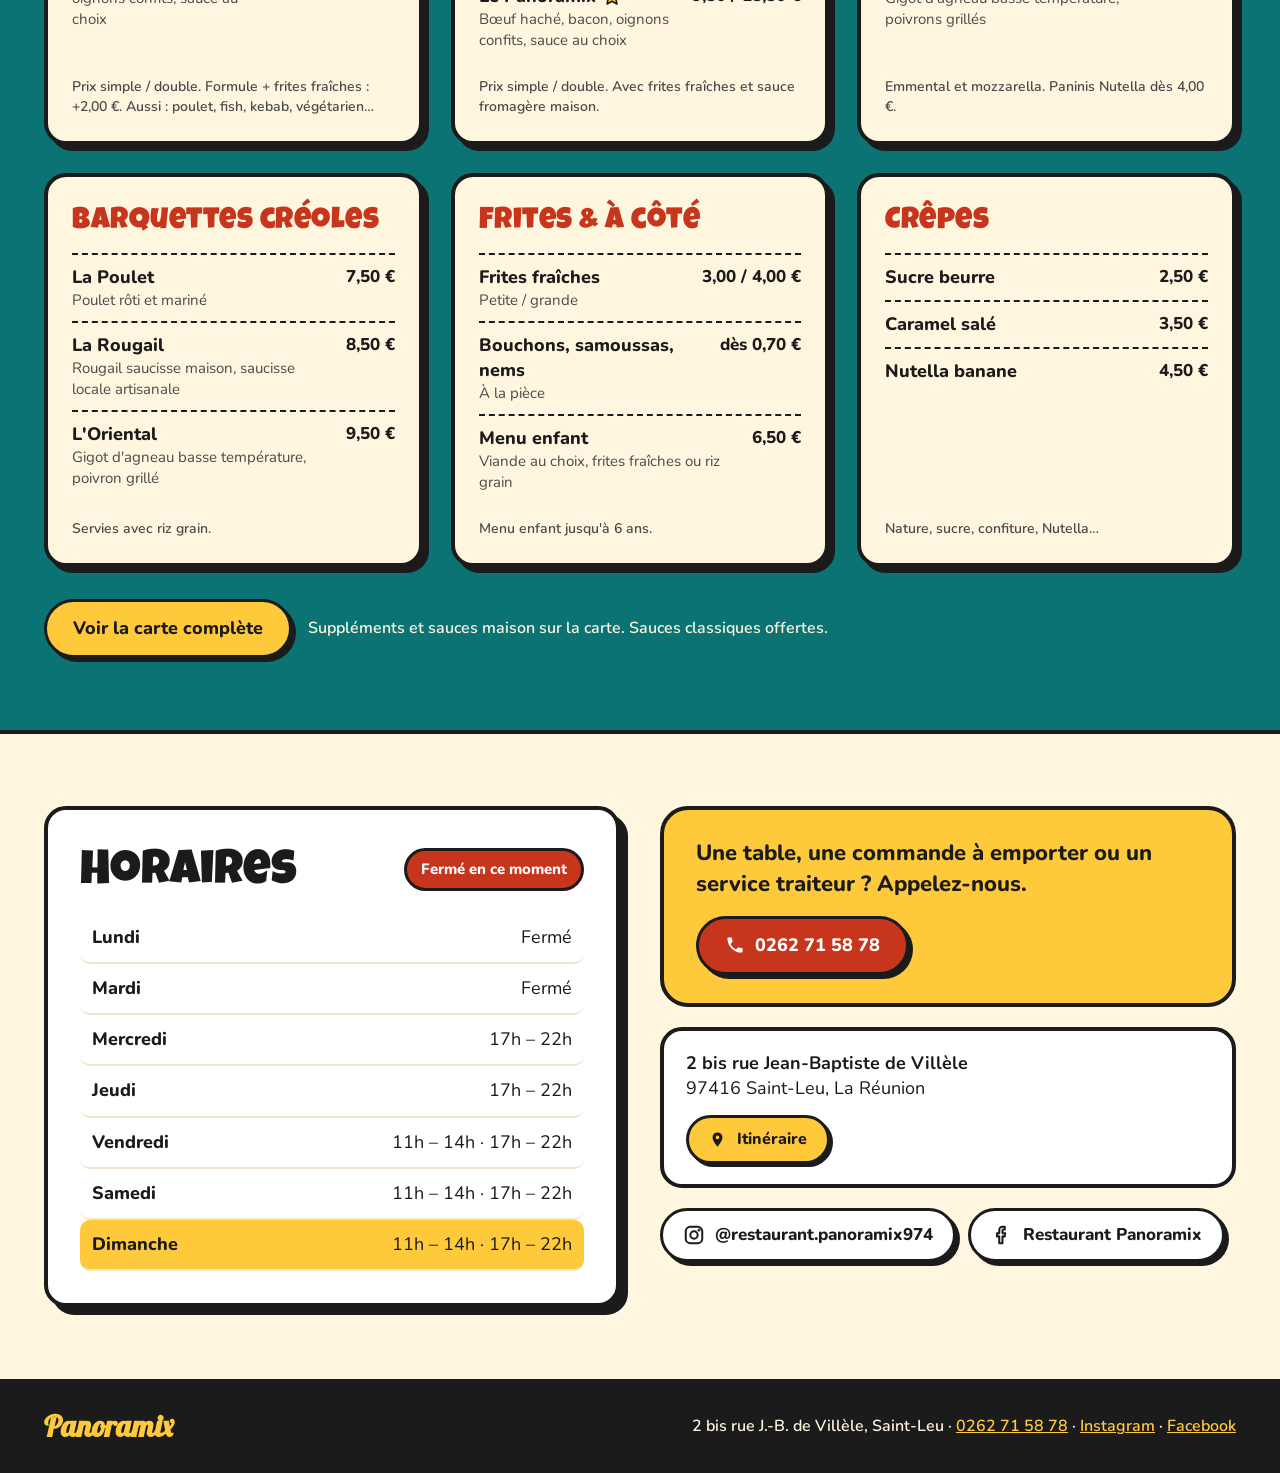
==== commit 3943e38f: "feat: add phone and map-pin icons to call and directions buttons Call buttons get a phone icon. The " ====
--- a/index.html
+++ b/index.html
@@ -6,38 +6,23 @@
   <title>Panoramix – Restaurant à Saint-Leu, La Réunion | Burgers, tacos, paninis</title>
   <meta name="description" content="Restaurant Panoramix à Saint-Leu (La Réunion) : burgers, tacos, paninis et barquettes créoles faits maison, sur place ou à emporter, avec vue sur la côte ouest.">
   <meta name="theme-color" content="#FFC93C">
-  <link rel="canonical" href="https://panoramix.re/">
 
   <meta property="og:type" content="restaurant">
-  <meta property="og:site_name" content="Panoramix">
-  <meta property="og:url" content="https://panoramix.re/">
   <meta property="og:title" content="Panoramix – Restaurant à Saint-Leu">
   <meta property="og:description" content="Burgers, tacos, paninis et barquettes créoles faits maison, avec la vue en prime.">
-  <meta property="og:image" content="https://panoramix.re/assets/og-image.jpg">
-  <meta property="og:image:width" content="1200">
-  <meta property="og:image:height" content="630">
-  <meta property="og:image:alt" content="Deux burgers maison sur la terrasse du Panoramix, face à l'océan et à la côte ouest de La Réunion">
   <meta property="og:locale" content="fr_FR">
-  <meta name="twitter:card" content="summary_large_image">
 
   <link rel="icon" href="assets/logo.svg" type="image/svg+xml">
+  <link rel="preconnect" href="https://fonts.googleapis.com">
+  <link rel="preconnect" href="https://fonts.gstatic.com" crossorigin>
+  <link href="https://fonts.googleapis.com/css2?family=Lobster&family=Luckiest+Guy&family=Nunito:wght@400;600;800&display=swap" rel="stylesheet">
   <link rel="stylesheet" href="css/styles.css">
 
   <script type="application/ld+json">
   {
     "@context": "https://schema.org",
     "@type": "Restaurant",
-    "@id": "https://panoramix.re/#restaurant",
     "name": "Restaurant Panoramix",
-    "url": "https://panoramix.re/",
-    "image": [
-      "https://panoramix.re/assets/og-image.jpg",
-      "https://panoramix.re/assets/salle.webp",
-      "https://panoramix.re/assets/burger.webp"
-    ],
-    "logo": "https://panoramix.re/assets/logo.svg",
-    "description": "Burgers, tacos, paninis et barquettes créoles faits maison, sur place ou à emporter, avec vue sur la côte ouest de La Réunion.",
-    "hasMenu": "https://panoramix.re/carte.html",
     "servesCuisine": ["Burgers", "Tacos", "Paninis", "Cuisine créole"],
     "priceRange": "€€",
     "telephone": "+262262715878",
@@ -54,10 +39,7 @@
       { "@type": "OpeningHoursSpecification", "dayOfWeek": ["Friday", "Saturday", "Sunday"], "opens": "11:00", "closes": "14:00" },
       { "@type": "OpeningHoursSpecification", "dayOfWeek": ["Friday", "Saturday", "Sunday"], "opens": "17:00", "closes": "22:00" }
     ],
-    "sameAs": [
-      "https://www.instagram.com/restaurant.panoramix974/",
-      "https://www.facebook.com/profile.php?id=100057109673947"
-    ]
+    "sameAs": ["https://www.instagram.com/restaurant.panoramix974/"]
   }
   </script>
 </head>
@@ -80,8 +62,7 @@
     <!-- Hero -->
     <section class="container hero-wrap">
       <div class="hero">
-        <img class="hero__art" src="assets/hero.webp" width="1448" height="1086" fetchpriority="high"
-             alt="La terrasse du Panoramix : deux burgers maison face à l'océan, un parapente au-dessus de la côte ouest">
+        <img class="hero__art" src="assets/hero.webp" alt="" aria-hidden="true">
         <div class="hero__content">
           <p class="bubble hero__tag">
             <span>Saint-Leu · sur place &amp; à emporter</span>
@@ -220,7 +201,7 @@
 
         <div class="card address">
           <p class="address__lines"><strong>2 bis rue Jean-Baptiste de Villèle</strong><br>97416 Saint-Leu, La Réunion</p>
-          <a class="address__link" href="https://www.google.com/maps/search/?api=1&amp;query=2%20bis%20rue%20Jean%20Baptiste%20de%20Vill%C3%A8le%2097416%20Saint-Leu" target="_blank" rel="noopener">Itinéraire →</a>
+          <a class="btn btn--yellow btn--small address__link" href="https://www.google.com/maps/dir/?api=1&amp;destination=-21.1275215%2C55.3008205" target="_blank" rel="noopener">Itinéraire</a>
         </div>
 
         <div class="socials">
@@ -228,7 +209,8 @@
             <svg width="22" height="22" viewBox="0 0 24 24" fill="none" stroke="currentColor" stroke-width="2.2" stroke-linecap="round" stroke-linejoin="round" aria-hidden="true"><rect x="3" y="3" width="18" height="18" rx="5"/><circle cx="12" cy="12" r="4"/><circle cx="17.5" cy="6.5" r="0.6" fill="currentColor"/></svg>
             @restaurant.panoramix974
           </a>
-          <a class="btn btn--light" href="https://www.facebook.com/profile.php?id=100057109673947" target="_blank" rel="noopener">
+          <!-- TODO: real Facebook page URL -->
+          <a class="btn btn--light" href="#" target="_blank" rel="noopener">
             <svg width="22" height="22" viewBox="0 0 24 24" fill="none" stroke="currentColor" stroke-width="2.2" stroke-linecap="round" stroke-linejoin="round" aria-hidden="true"><path d="M15 3h-2.5A3.5 3.5 0 0 0 9 6.5V10H6.5v3.5H9V21h3.5v-7.5H15l.5-3.5h-3V7a1 1 0 0 1 1-1H15z"/></svg>
             Restaurant Panoramix
           </a>
@@ -240,7 +222,7 @@
   <footer class="site-footer">
     <div class="container site-footer__inner">
       <span class="brand__name brand__name--footer">Panoramix</span>
-      <p>2 bis rue J.-B. de Villèle, Saint-Leu · <a class="nowrap" href="tel:+262262715878">0262 71 58 78</a> · <a href="https://www.instagram.com/restaurant.panoramix974/" target="_blank" rel="noopener">Instagram</a> · <a href="https://www.facebook.com/profile.php?id=100057109673947" target="_blank" rel="noopener">Facebook</a></p>
+      <p>2 bis rue J.-B. de Villèle, Saint-Leu · <a class="nowrap" href="tel:+262262715878">0262 71 58 78</a> · <a href="https://www.instagram.com/restaurant.panoramix974/" target="_blank" rel="noopener">Instagram</a> · <a href="#" target="_blank" rel="noopener">Facebook</a></p>
     </div>
   </footer>
 
--- a/css/styles.css
+++ b/css/styles.css
@@ -1,44 +1,6 @@
 /* ==========================================================================
    Panoramix – comic / lagoon theme
    ========================================================================== */
-
-/* Fonts are self-hosted (latin subset, from Fontsource) so no visitor data
-   goes to Google. Licence: SIL Open Font License 1.1, see assets/fonts/README.md. */
-@font-face {
-  font-family: "Lobster";
-  src: url("../assets/fonts/lobster-latin-400-normal.woff2") format("woff2");
-  font-weight: 400;
-  font-style: normal;
-  font-display: swap;
-}
-@font-face {
-  font-family: "Luckiest Guy";
-  src: url("../assets/fonts/luckiest-guy-latin-400-normal.woff2") format("woff2");
-  font-weight: 400;
-  font-style: normal;
-  font-display: swap;
-}
-@font-face {
-  font-family: "Nunito";
-  src: url("../assets/fonts/nunito-latin-400-normal.woff2") format("woff2");
-  font-weight: 400;
-  font-style: normal;
-  font-display: swap;
-}
-@font-face {
-  font-family: "Nunito";
-  src: url("../assets/fonts/nunito-latin-600-normal.woff2") format("woff2");
-  font-weight: 600;
-  font-style: normal;
-  font-display: swap;
-}
-@font-face {
-  font-family: "Nunito";
-  src: url("../assets/fonts/nunito-latin-800-normal.woff2") format("woff2");
-  font-weight: 800;
-  font-style: normal;
-  font-display: swap;
-}
 
 :root {
   --ink: #1B1B1B;
@@ -130,6 +92,17 @@
 .btn--yellow { background: var(--yellow); }
 .btn--light { background: var(--white); font-size: 17px; padding: 12px 20px; }
 .btn--small { min-height: 44px; padding: 10px 20px; font-size: 16px; box-shadow: 3px 3px 0 var(--ink); }
+
+/* Phone icon on every call button, tinted with the button's text color */
+.btn[href^="tel:"]::before {
+  content: "";
+  flex: none;
+  width: 1.1em;
+  height: 1.1em;
+  background: currentColor;
+  -webkit-mask: url("data:image/svg+xml,%3Csvg xmlns='http://www.w3.org/2000/svg' viewBox='0 0 24 24'%3E%3Cpath d='M6.6 10.8a15.1 15.1 0 0 0 6.6 6.6l2.2-2.2a1 1 0 0 1 1-.25 11.4 11.4 0 0 0 3.6.57 1 1 0 0 1 1 1V20a1 1 0 0 1-1 1A17 17 0 0 1 3 4a1 1 0 0 1 1-1h3.5a1 1 0 0 1 1 1c0 1.25.2 2.45.57 3.57a1 1 0 0 1-.25 1z'/%3E%3C/svg%3E") center / contain no-repeat;
+          mask: url("data:image/svg+xml,%3Csvg xmlns='http://www.w3.org/2000/svg' viewBox='0 0 24 24'%3E%3Cpath d='M6.6 10.8a15.1 15.1 0 0 0 6.6 6.6l2.2-2.2a1 1 0 0 1 1-.25 11.4 11.4 0 0 0 3.6.57 1 1 0 0 1 1 1V20a1 1 0 0 1-1 1A17 17 0 0 1 3 4a1 1 0 0 1 1-1h3.5a1 1 0 0 1 1 1c0 1.25.2 2.45.57 3.57a1 1 0 0 1-.25 1z'/%3E%3C/svg%3E") center / contain no-repeat;
+}
 
 /* ---------- Header ---------- */
 
@@ -257,8 +230,8 @@
 
 .hero__lead {
   max-width: 580px;
-  padding: 12px 18px;
-  font-size: clamp(17px, 1.8vw, 21px);
+  padding: 14px 20px;
+  font-size: clamp(19px, 2.2vw, 26px);
   border-radius: 16px;
 }
 
@@ -570,11 +543,17 @@
   font-size: 18px;
 }
 .address__lines { margin: 0; }
-.address__link {
-  align-self: flex-start;
-  padding-block: 10px;
-  font-weight: 800;
-  color: #0B5C5C;
+.address__link { align-self: flex-start; margin-top: 6px; }
+
+/* Map-pin icon before "Itinéraire", tinted with the button's text color */
+.address__link::before {
+  content: "";
+  flex: none;
+  width: 1.1em;
+  height: 1.1em;
+  background: currentColor;
+  -webkit-mask: url("data:image/svg+xml,%3Csvg xmlns='http://www.w3.org/2000/svg' viewBox='0 0 24 24'%3E%3Cpath fill-rule='evenodd' d='M12 2a7 7 0 0 0-7 7c0 5.2 7 13 7 13s7-7.8 7-13a7 7 0 0 0-7-7zm0 9.5A2.5 2.5 0 1 1 12 6.5a2.5 2.5 0 0 1 0 5z'/%3E%3C/svg%3E") center / contain no-repeat;
+          mask: url("data:image/svg+xml,%3Csvg xmlns='http://www.w3.org/2000/svg' viewBox='0 0 24 24'%3E%3Cpath fill-rule='evenodd' d='M12 2a7 7 0 0 0-7 7c0 5.2 7 13 7 13s7-7.8 7-13a7 7 0 0 0-7-7zm0 9.5A2.5 2.5 0 1 1 12 6.5a2.5 2.5 0 0 1 0 5z'/%3E%3C/svg%3E") center / contain no-repeat;
 }
 
 .socials { display: flex; flex-wrap: wrap; gap: 12px; }
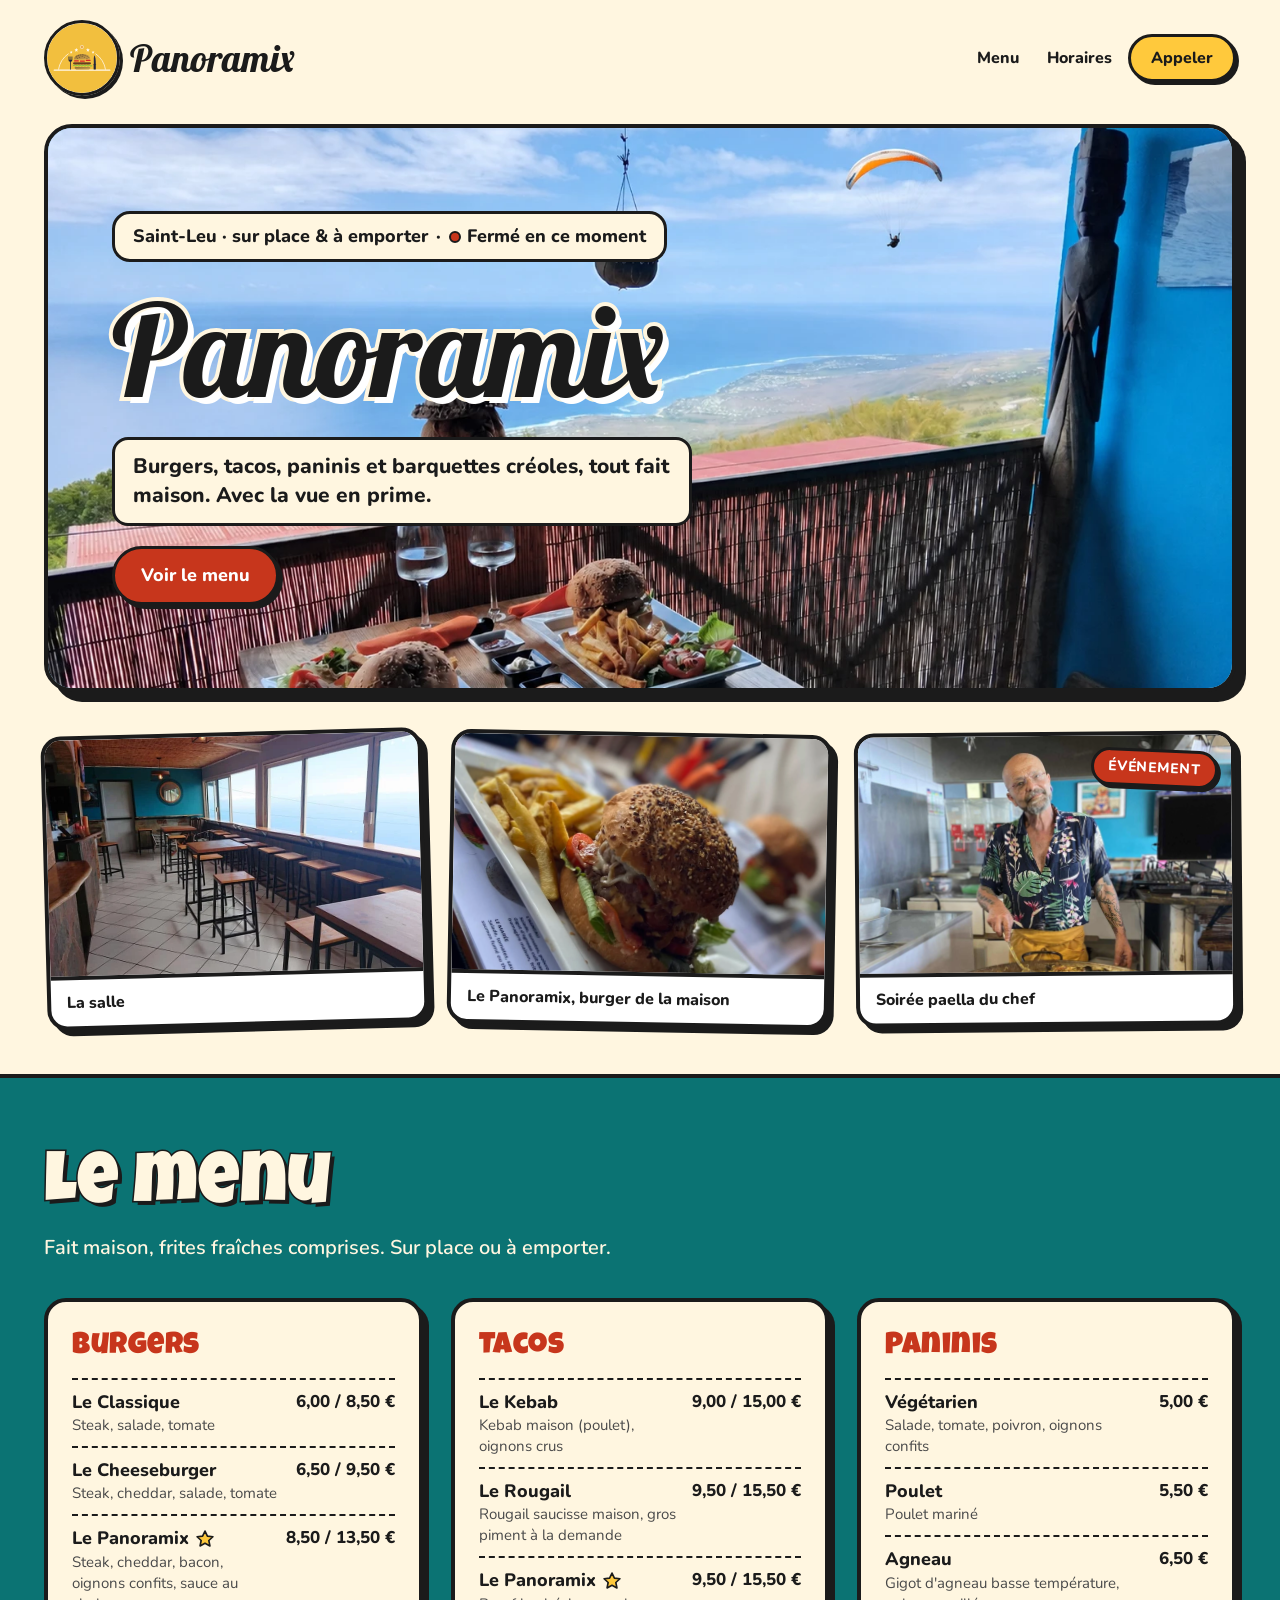
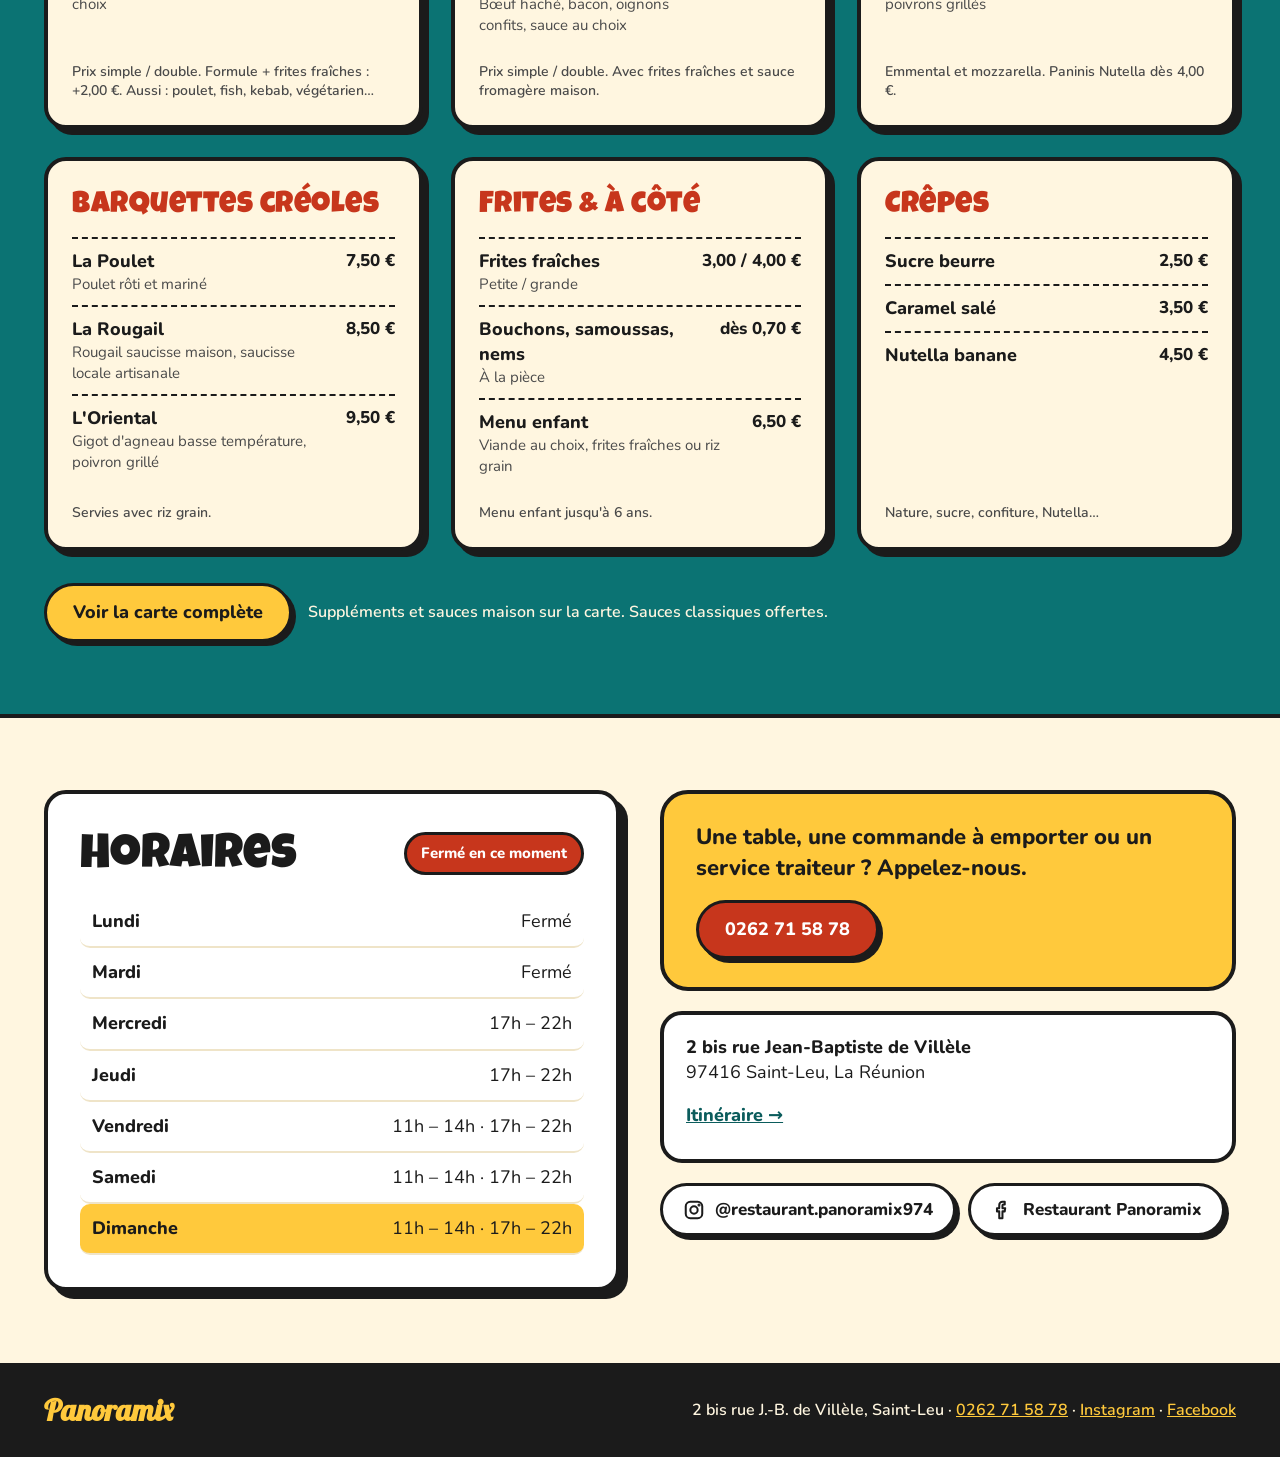
==== commit e0bb3658: "feat: self-host fonts instead of loading Google Fonts (#14)" ====
--- a/index.html
+++ b/index.html
@@ -6,23 +6,38 @@
   <title>Panoramix – Restaurant à Saint-Leu, La Réunion | Burgers, tacos, paninis</title>
   <meta name="description" content="Restaurant Panoramix à Saint-Leu (La Réunion) : burgers, tacos, paninis et barquettes créoles faits maison, sur place ou à emporter, avec vue sur la côte ouest.">
   <meta name="theme-color" content="#FFC93C">
+  <link rel="canonical" href="https://panoramix.re/">
 
   <meta property="og:type" content="restaurant">
+  <meta property="og:site_name" content="Panoramix">
+  <meta property="og:url" content="https://panoramix.re/">
   <meta property="og:title" content="Panoramix – Restaurant à Saint-Leu">
   <meta property="og:description" content="Burgers, tacos, paninis et barquettes créoles faits maison, avec la vue en prime.">
+  <meta property="og:image" content="https://panoramix.re/assets/og-image.jpg">
+  <meta property="og:image:width" content="1200">
+  <meta property="og:image:height" content="630">
+  <meta property="og:image:alt" content="Deux burgers maison sur la terrasse du Panoramix, face à l'océan et à la côte ouest de La Réunion">
   <meta property="og:locale" content="fr_FR">
+  <meta name="twitter:card" content="summary_large_image">
 
   <link rel="icon" href="assets/logo.svg" type="image/svg+xml">
-  <link rel="preconnect" href="https://fonts.googleapis.com">
-  <link rel="preconnect" href="https://fonts.gstatic.com" crossorigin>
-  <link href="https://fonts.googleapis.com/css2?family=Lobster&family=Luckiest+Guy&family=Nunito:wght@400;600;800&display=swap" rel="stylesheet">
   <link rel="stylesheet" href="css/styles.css">
 
   <script type="application/ld+json">
   {
     "@context": "https://schema.org",
     "@type": "Restaurant",
+    "@id": "https://panoramix.re/#restaurant",
     "name": "Restaurant Panoramix",
+    "url": "https://panoramix.re/",
+    "image": [
+      "https://panoramix.re/assets/og-image.jpg",
+      "https://panoramix.re/assets/salle.webp",
+      "https://panoramix.re/assets/burger.webp"
+    ],
+    "logo": "https://panoramix.re/assets/logo.svg",
+    "description": "Burgers, tacos, paninis et barquettes créoles faits maison, sur place ou à emporter, avec vue sur la côte ouest de La Réunion.",
+    "hasMenu": "https://panoramix.re/carte.html",
     "servesCuisine": ["Burgers", "Tacos", "Paninis", "Cuisine créole"],
     "priceRange": "€€",
     "telephone": "+262262715878",
@@ -39,7 +54,10 @@
       { "@type": "OpeningHoursSpecification", "dayOfWeek": ["Friday", "Saturday", "Sunday"], "opens": "11:00", "closes": "14:00" },
       { "@type": "OpeningHoursSpecification", "dayOfWeek": ["Friday", "Saturday", "Sunday"], "opens": "17:00", "closes": "22:00" }
     ],
-    "sameAs": ["https://www.instagram.com/restaurant.panoramix974/"]
+    "sameAs": [
+      "https://www.instagram.com/restaurant.panoramix974/",
+      "https://www.facebook.com/profile.php?id=100057109673947"
+    ]
   }
   </script>
 </head>
@@ -62,7 +80,8 @@
     <!-- Hero -->
     <section class="container hero-wrap">
       <div class="hero">
-        <img class="hero__art" src="assets/hero.webp" alt="" aria-hidden="true">
+        <img class="hero__art" src="assets/hero.webp" width="1448" height="1086" fetchpriority="high"
+             alt="La terrasse du Panoramix : deux burgers maison face à l'océan, un parapente au-dessus de la côte ouest">
         <div class="hero__content">
           <p class="bubble hero__tag">
             <span>Saint-Leu · sur place &amp; à emporter</span>
@@ -201,7 +220,7 @@
 
         <div class="card address">
           <p class="address__lines"><strong>2 bis rue Jean-Baptiste de Villèle</strong><br>97416 Saint-Leu, La Réunion</p>
-          <a class="btn btn--yellow btn--small address__link" href="https://www.google.com/maps/dir/?api=1&amp;destination=-21.1275215%2C55.3008205" target="_blank" rel="noopener">Itinéraire</a>
+          <a class="address__link" href="https://www.google.com/maps/search/?api=1&amp;query=2%20bis%20rue%20Jean%20Baptiste%20de%20Vill%C3%A8le%2097416%20Saint-Leu" target="_blank" rel="noopener">Itinéraire →</a>
         </div>
 
         <div class="socials">
@@ -209,8 +228,7 @@
             <svg width="22" height="22" viewBox="0 0 24 24" fill="none" stroke="currentColor" stroke-width="2.2" stroke-linecap="round" stroke-linejoin="round" aria-hidden="true"><rect x="3" y="3" width="18" height="18" rx="5"/><circle cx="12" cy="12" r="4"/><circle cx="17.5" cy="6.5" r="0.6" fill="currentColor"/></svg>
             @restaurant.panoramix974
           </a>
-          <!-- TODO: real Facebook page URL -->
-          <a class="btn btn--light" href="#" target="_blank" rel="noopener">
+          <a class="btn btn--light" href="https://www.facebook.com/profile.php?id=100057109673947" target="_blank" rel="noopener">
             <svg width="22" height="22" viewBox="0 0 24 24" fill="none" stroke="currentColor" stroke-width="2.2" stroke-linecap="round" stroke-linejoin="round" aria-hidden="true"><path d="M15 3h-2.5A3.5 3.5 0 0 0 9 6.5V10H6.5v3.5H9V21h3.5v-7.5H15l.5-3.5h-3V7a1 1 0 0 1 1-1H15z"/></svg>
             Restaurant Panoramix
           </a>
@@ -222,7 +240,7 @@
   <footer class="site-footer">
     <div class="container site-footer__inner">
       <span class="brand__name brand__name--footer">Panoramix</span>
-      <p>2 bis rue J.-B. de Villèle, Saint-Leu · <a class="nowrap" href="tel:+262262715878">0262 71 58 78</a> · <a href="https://www.instagram.com/restaurant.panoramix974/" target="_blank" rel="noopener">Instagram</a> · <a href="#" target="_blank" rel="noopener">Facebook</a></p>
+      <p>2 bis rue J.-B. de Villèle, Saint-Leu · <a class="nowrap" href="tel:+262262715878">0262 71 58 78</a> · <a href="https://www.instagram.com/restaurant.panoramix974/" target="_blank" rel="noopener">Instagram</a> · <a href="https://www.facebook.com/profile.php?id=100057109673947" target="_blank" rel="noopener">Facebook</a></p>
     </div>
   </footer>
 
--- a/css/styles.css
+++ b/css/styles.css
@@ -1,6 +1,44 @@
 /* ==========================================================================
    Panoramix – comic / lagoon theme
    ========================================================================== */
+
+/* Fonts are self-hosted (latin subset, from Fontsource) so no visitor data
+   goes to Google. Licence: SIL Open Font License 1.1, see assets/fonts/README.md. */
+@font-face {
+  font-family: "Lobster";
+  src: url("../assets/fonts/lobster-latin-400-normal.woff2") format("woff2");
+  font-weight: 400;
+  font-style: normal;
+  font-display: swap;
+}
+@font-face {
+  font-family: "Luckiest Guy";
+  src: url("../assets/fonts/luckiest-guy-latin-400-normal.woff2") format("woff2");
+  font-weight: 400;
+  font-style: normal;
+  font-display: swap;
+}
+@font-face {
+  font-family: "Nunito";
+  src: url("../assets/fonts/nunito-latin-400-normal.woff2") format("woff2");
+  font-weight: 400;
+  font-style: normal;
+  font-display: swap;
+}
+@font-face {
+  font-family: "Nunito";
+  src: url("../assets/fonts/nunito-latin-600-normal.woff2") format("woff2");
+  font-weight: 600;
+  font-style: normal;
+  font-display: swap;
+}
+@font-face {
+  font-family: "Nunito";
+  src: url("../assets/fonts/nunito-latin-800-normal.woff2") format("woff2");
+  font-weight: 800;
+  font-style: normal;
+  font-display: swap;
+}
 
 :root {
   --ink: #1B1B1B;
@@ -92,17 +130,6 @@
 .btn--yellow { background: var(--yellow); }
 .btn--light { background: var(--white); font-size: 17px; padding: 12px 20px; }
 .btn--small { min-height: 44px; padding: 10px 20px; font-size: 16px; box-shadow: 3px 3px 0 var(--ink); }
-
-/* Phone icon on every call button, tinted with the button's text color */
-.btn[href^="tel:"]::before {
-  content: "";
-  flex: none;
-  width: 1.1em;
-  height: 1.1em;
-  background: currentColor;
-  -webkit-mask: url("data:image/svg+xml,%3Csvg xmlns='http://www.w3.org/2000/svg' viewBox='0 0 24 24'%3E%3Cpath d='M6.6 10.8a15.1 15.1 0 0 0 6.6 6.6l2.2-2.2a1 1 0 0 1 1-.25 11.4 11.4 0 0 0 3.6.57 1 1 0 0 1 1 1V20a1 1 0 0 1-1 1A17 17 0 0 1 3 4a1 1 0 0 1 1-1h3.5a1 1 0 0 1 1 1c0 1.25.2 2.45.57 3.57a1 1 0 0 1-.25 1z'/%3E%3C/svg%3E") center / contain no-repeat;
-          mask: url("data:image/svg+xml,%3Csvg xmlns='http://www.w3.org/2000/svg' viewBox='0 0 24 24'%3E%3Cpath d='M6.6 10.8a15.1 15.1 0 0 0 6.6 6.6l2.2-2.2a1 1 0 0 1 1-.25 11.4 11.4 0 0 0 3.6.57 1 1 0 0 1 1 1V20a1 1 0 0 1-1 1A17 17 0 0 1 3 4a1 1 0 0 1 1-1h3.5a1 1 0 0 1 1 1c0 1.25.2 2.45.57 3.57a1 1 0 0 1-.25 1z'/%3E%3C/svg%3E") center / contain no-repeat;
-}
 
 /* ---------- Header ---------- */
 
@@ -230,8 +257,8 @@
 
 .hero__lead {
   max-width: 580px;
-  padding: 14px 20px;
-  font-size: clamp(19px, 2.2vw, 26px);
+  padding: 12px 18px;
+  font-size: clamp(17px, 1.8vw, 21px);
   border-radius: 16px;
 }
 
@@ -543,17 +570,11 @@
   font-size: 18px;
 }
 .address__lines { margin: 0; }
-.address__link { align-self: flex-start; margin-top: 6px; }
-
-/* Map-pin icon before "Itinéraire", tinted with the button's text color */
-.address__link::before {
-  content: "";
-  flex: none;
-  width: 1.1em;
-  height: 1.1em;
-  background: currentColor;
-  -webkit-mask: url("data:image/svg+xml,%3Csvg xmlns='http://www.w3.org/2000/svg' viewBox='0 0 24 24'%3E%3Cpath fill-rule='evenodd' d='M12 2a7 7 0 0 0-7 7c0 5.2 7 13 7 13s7-7.8 7-13a7 7 0 0 0-7-7zm0 9.5A2.5 2.5 0 1 1 12 6.5a2.5 2.5 0 0 1 0 5z'/%3E%3C/svg%3E") center / contain no-repeat;
-          mask: url("data:image/svg+xml,%3Csvg xmlns='http://www.w3.org/2000/svg' viewBox='0 0 24 24'%3E%3Cpath fill-rule='evenodd' d='M12 2a7 7 0 0 0-7 7c0 5.2 7 13 7 13s7-7.8 7-13a7 7 0 0 0-7-7zm0 9.5A2.5 2.5 0 1 1 12 6.5a2.5 2.5 0 0 1 0 5z'/%3E%3C/svg%3E") center / contain no-repeat;
+.address__link {
+  align-self: flex-start;
+  padding-block: 10px;
+  font-weight: 800;
+  color: #0B5C5C;
 }
 
 .socials { display: flex; flex-wrap: wrap; gap: 12px; }
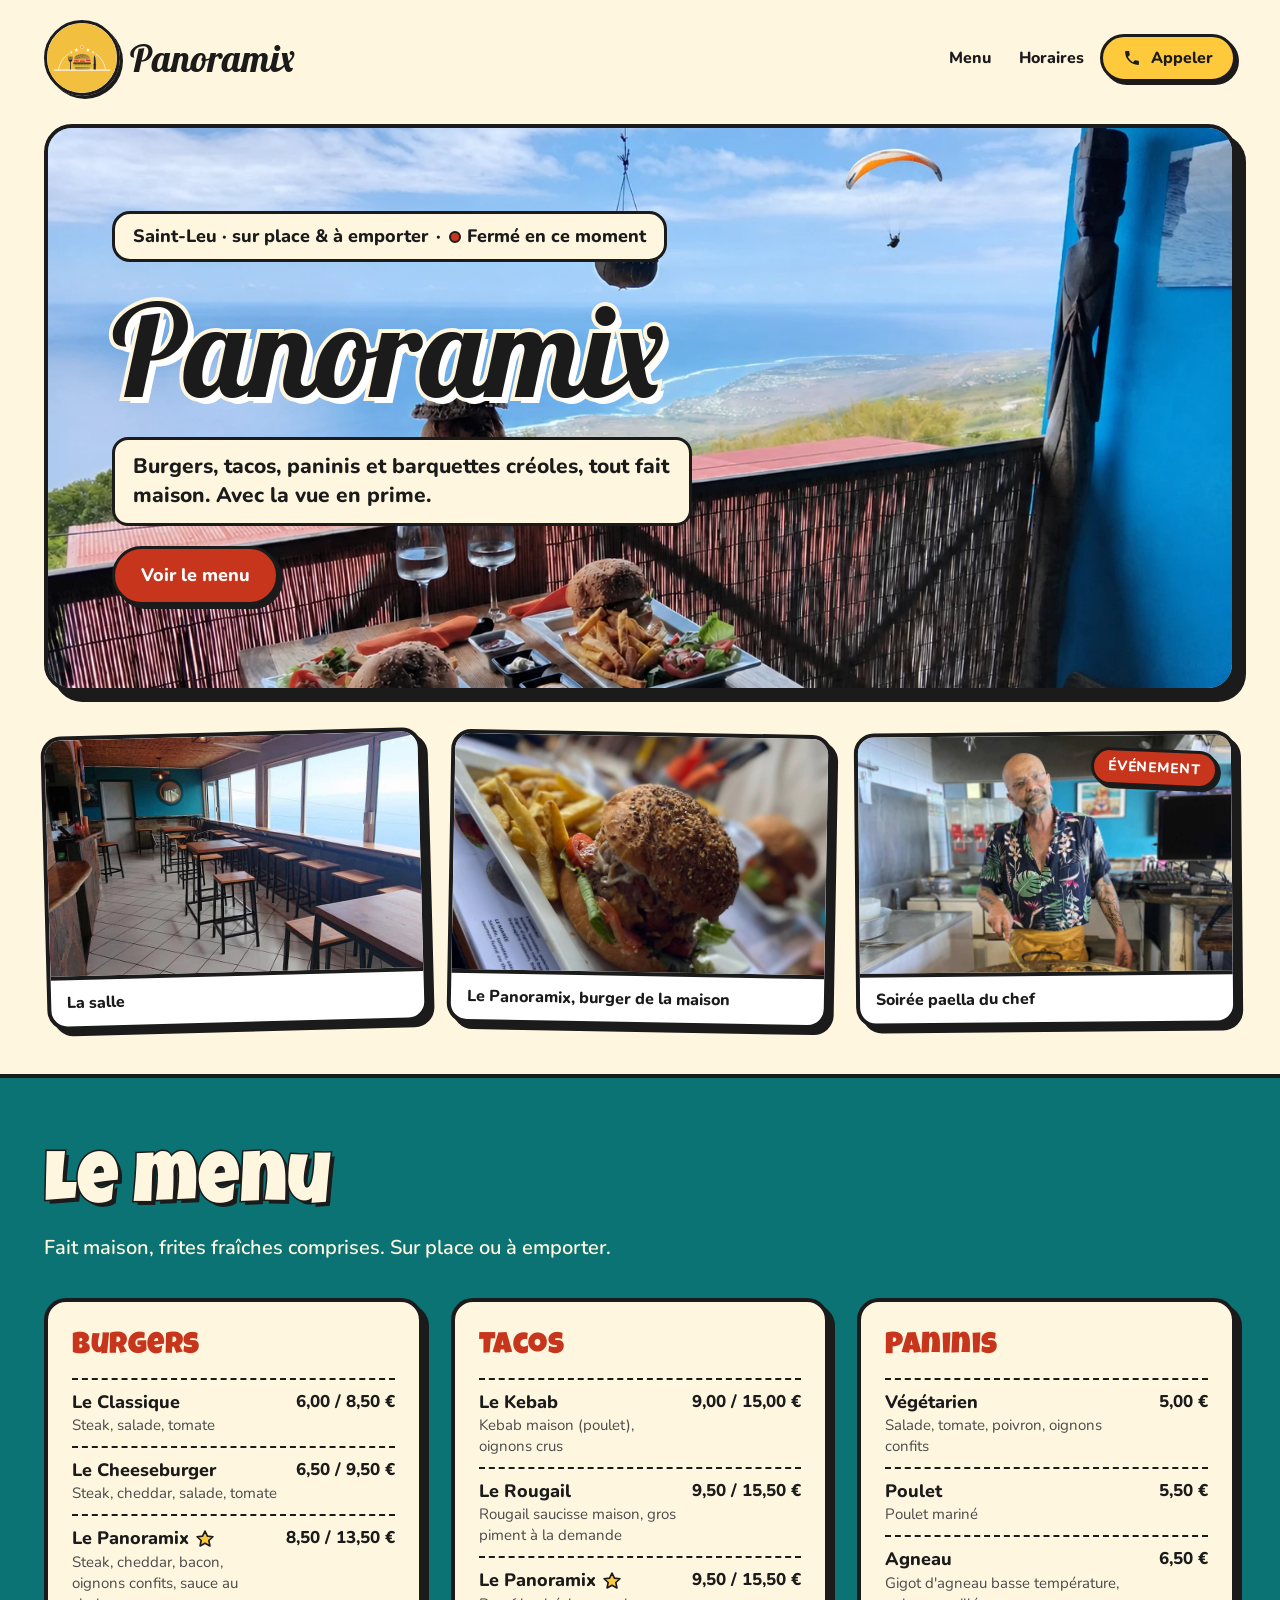
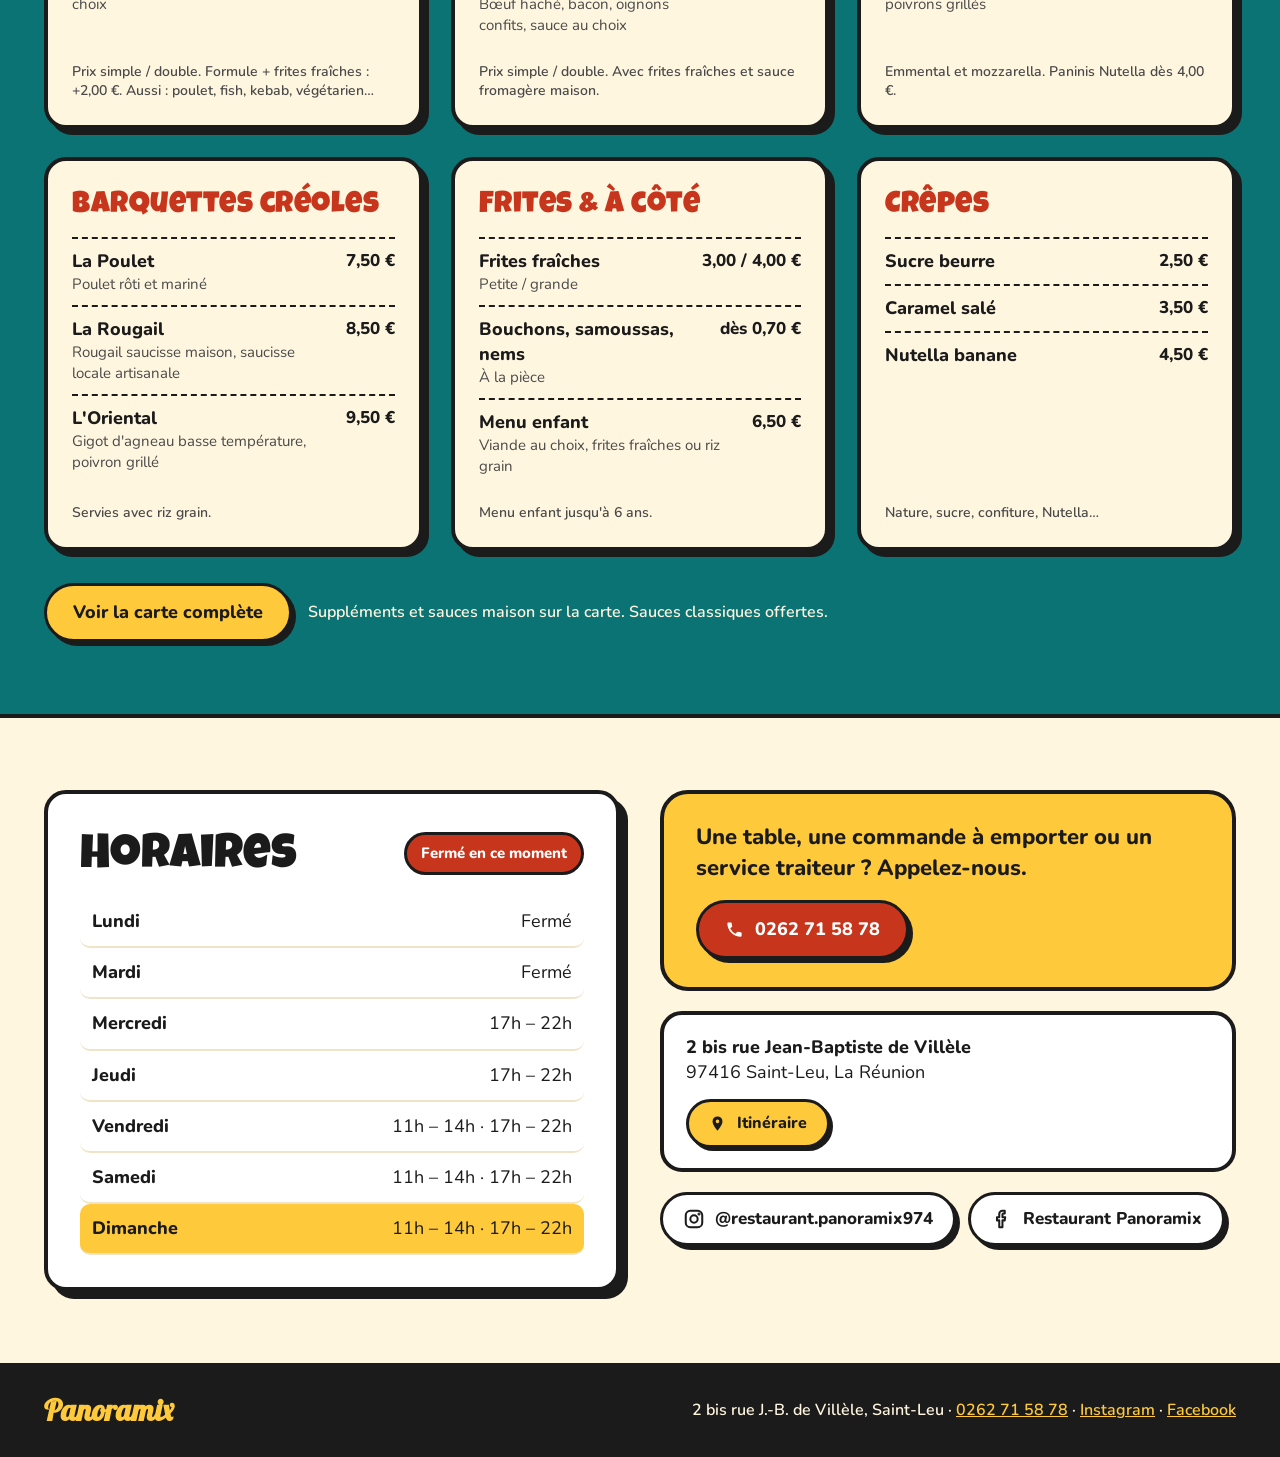
==== commit 23a97014: "feat: add phone and map-pin icons to call and directions buttons (#15) Call buttons get a phone icon" ====
--- a/index.html
+++ b/index.html
@@ -220,7 +220,7 @@
 
         <div class="card address">
           <p class="address__lines"><strong>2 bis rue Jean-Baptiste de Villèle</strong><br>97416 Saint-Leu, La Réunion</p>
-          <a class="address__link" href="https://www.google.com/maps/search/?api=1&amp;query=2%20bis%20rue%20Jean%20Baptiste%20de%20Vill%C3%A8le%2097416%20Saint-Leu" target="_blank" rel="noopener">Itinéraire →</a>
+          <a class="btn btn--yellow btn--small address__link" href="https://www.google.com/maps/dir/?api=1&amp;destination=-21.1275215%2C55.3008205" target="_blank" rel="noopener">Itinéraire</a>
         </div>
 
         <div class="socials">
--- a/css/styles.css
+++ b/css/styles.css
@@ -130,6 +130,17 @@
 .btn--yellow { background: var(--yellow); }
 .btn--light { background: var(--white); font-size: 17px; padding: 12px 20px; }
 .btn--small { min-height: 44px; padding: 10px 20px; font-size: 16px; box-shadow: 3px 3px 0 var(--ink); }
+
+/* Phone icon on every call button, tinted with the button's text color */
+.btn[href^="tel:"]::before {
+  content: "";
+  flex: none;
+  width: 1.1em;
+  height: 1.1em;
+  background: currentColor;
+  -webkit-mask: url("data:image/svg+xml,%3Csvg xmlns='http://www.w3.org/2000/svg' viewBox='0 0 24 24'%3E%3Cpath d='M6.6 10.8a15.1 15.1 0 0 0 6.6 6.6l2.2-2.2a1 1 0 0 1 1-.25 11.4 11.4 0 0 0 3.6.57 1 1 0 0 1 1 1V20a1 1 0 0 1-1 1A17 17 0 0 1 3 4a1 1 0 0 1 1-1h3.5a1 1 0 0 1 1 1c0 1.25.2 2.45.57 3.57a1 1 0 0 1-.25 1z'/%3E%3C/svg%3E") center / contain no-repeat;
+          mask: url("data:image/svg+xml,%3Csvg xmlns='http://www.w3.org/2000/svg' viewBox='0 0 24 24'%3E%3Cpath d='M6.6 10.8a15.1 15.1 0 0 0 6.6 6.6l2.2-2.2a1 1 0 0 1 1-.25 11.4 11.4 0 0 0 3.6.57 1 1 0 0 1 1 1V20a1 1 0 0 1-1 1A17 17 0 0 1 3 4a1 1 0 0 1 1-1h3.5a1 1 0 0 1 1 1c0 1.25.2 2.45.57 3.57a1 1 0 0 1-.25 1z'/%3E%3C/svg%3E") center / contain no-repeat;
+}
 
 /* ---------- Header ---------- */
 
@@ -570,11 +581,17 @@
   font-size: 18px;
 }
 .address__lines { margin: 0; }
-.address__link {
-  align-self: flex-start;
-  padding-block: 10px;
-  font-weight: 800;
-  color: #0B5C5C;
+.address__link { align-self: flex-start; margin-top: 6px; }
+
+/* Map-pin icon before "Itinéraire", tinted with the button's text color */
+.address__link::before {
+  content: "";
+  flex: none;
+  width: 1.1em;
+  height: 1.1em;
+  background: currentColor;
+  -webkit-mask: url("data:image/svg+xml,%3Csvg xmlns='http://www.w3.org/2000/svg' viewBox='0 0 24 24'%3E%3Cpath fill-rule='evenodd' d='M12 2a7 7 0 0 0-7 7c0 5.2 7 13 7 13s7-7.8 7-13a7 7 0 0 0-7-7zm0 9.5A2.5 2.5 0 1 1 12 6.5a2.5 2.5 0 0 1 0 5z'/%3E%3C/svg%3E") center / contain no-repeat;
+          mask: url("data:image/svg+xml,%3Csvg xmlns='http://www.w3.org/2000/svg' viewBox='0 0 24 24'%3E%3Cpath fill-rule='evenodd' d='M12 2a7 7 0 0 0-7 7c0 5.2 7 13 7 13s7-7.8 7-13a7 7 0 0 0-7-7zm0 9.5A2.5 2.5 0 1 1 12 6.5a2.5 2.5 0 0 1 0 5z'/%3E%3C/svg%3E") center / contain no-repeat;
 }
 
 .socials { display: flex; flex-wrap: wrap; gap: 12px; }
